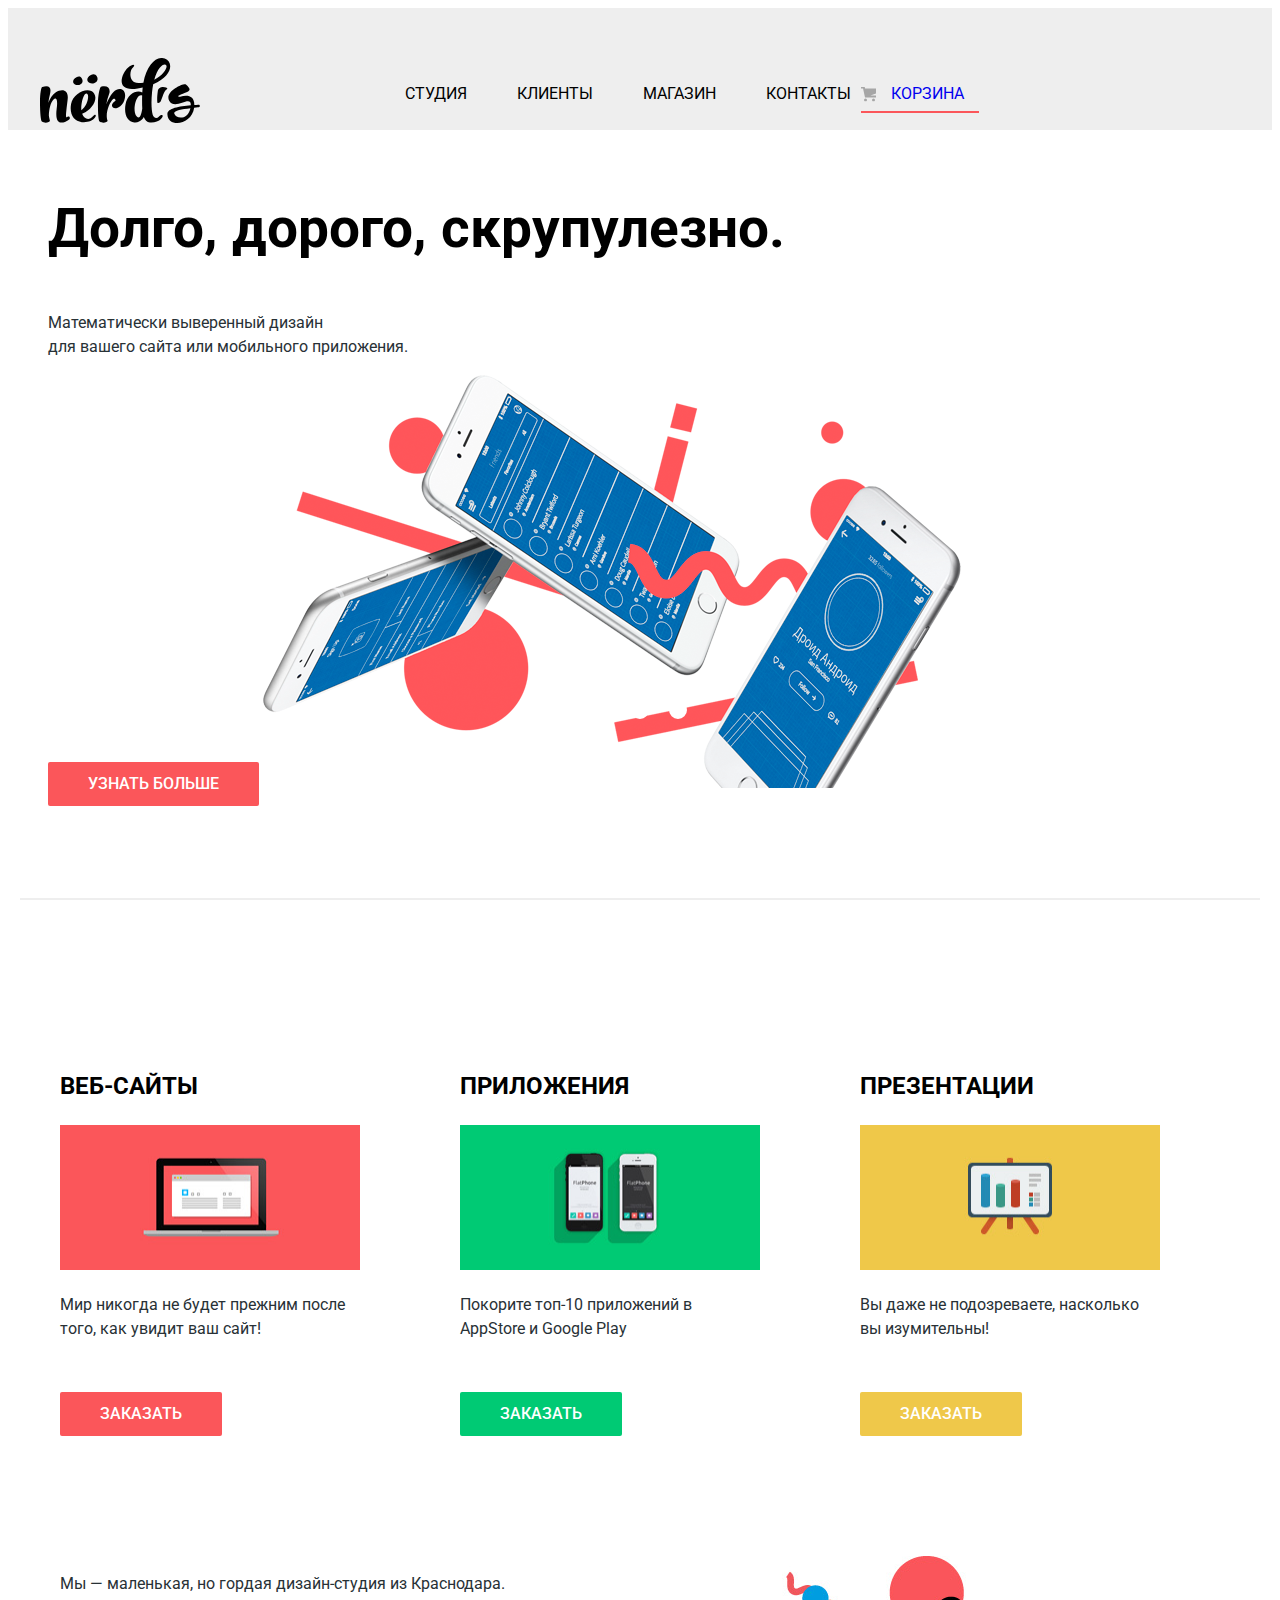
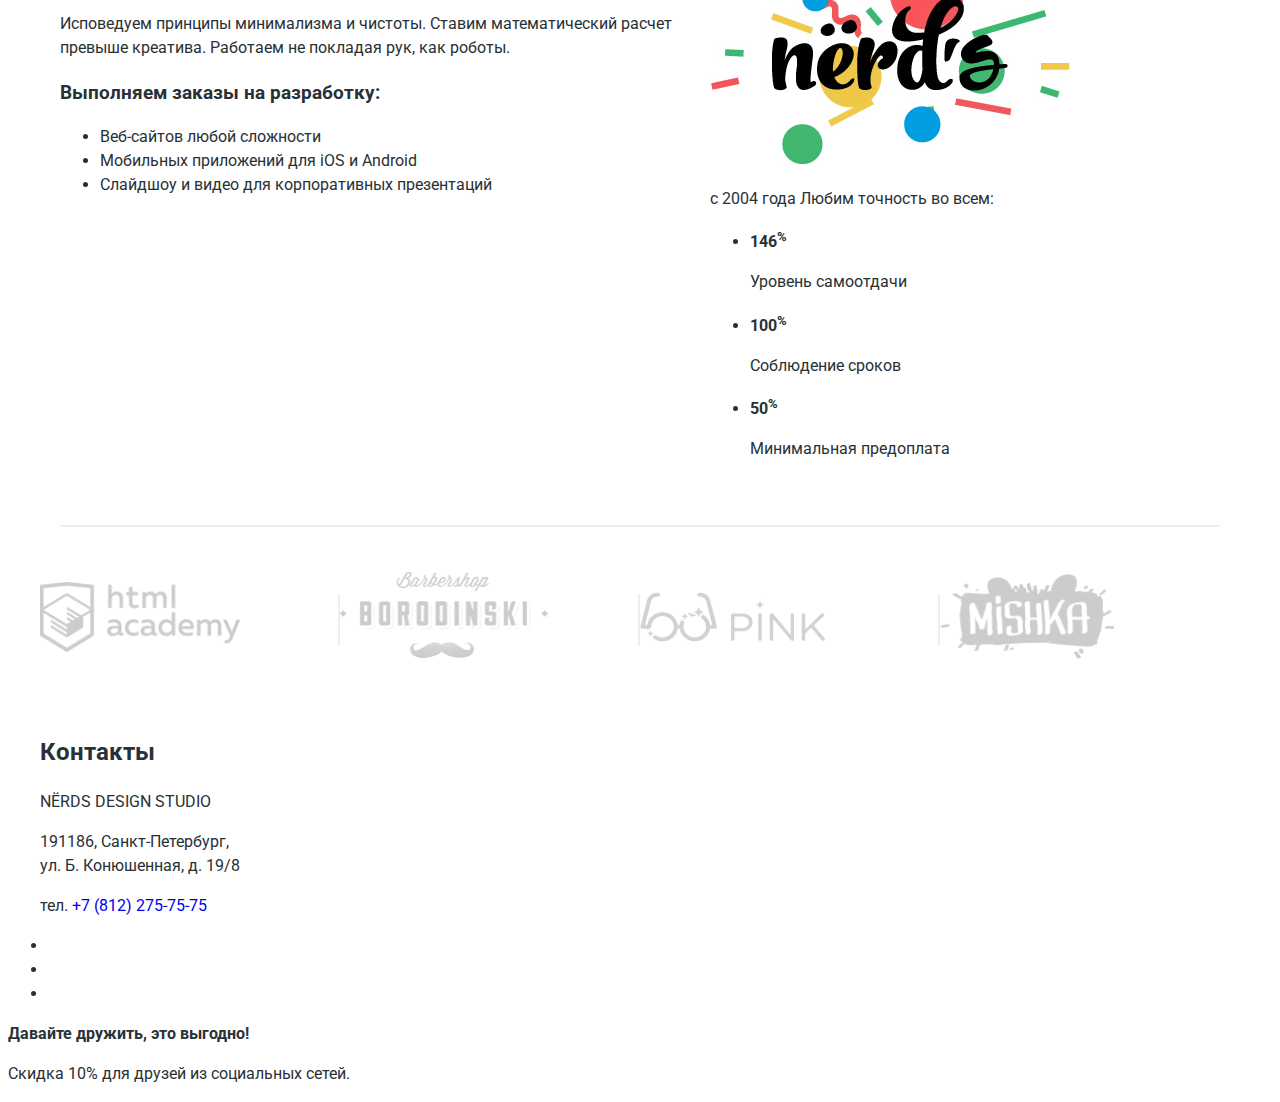
==== index.html @ bd1a52f8 "working on comments" ====
<!DOCTYPE html>
<html lang="ru">
  <head>
    <meta charset="utf-8">
    <title>HTML Academy: Нёрдс</title>
    <link href="css/normalize.css" rel="stylesheet">
    <link href="css/style.css" rel="stylesheet">
    <link href="https://fonts.googleapis.com/css?family=Roboto:400,500,700&display=swap&subset=cyrillic" rel="stylesheet">
  </head>
  <body>
    <header class="header-main">
      <nav class="header-main-nav container-center">
        <a href="#" class="header-logo">
          <img src="img/nerds-logo.svg" width="160" height="65" alt="Nerds">
        </a>
        <ul class="menu">
          <li class="menu-item"><a href="#" class="header-menu-link">Студия</a></li>
          <li class="menu-item"><a href="#" class="header-menu-link">Клиенты</a></li>
          <li class="menu-item"><a href="catalog.html" class="header-menu-link">Магазин</a></li>
          <li class="menu-item"><a href="#" class="header-menu-link">Контакты</a></li>
        </ul>
        <div>
          <a href="#" class="header-cart">Корзина</a>
        </div>
      </nav>
    </header>
    <main>
      <h1 class="visually-hidden">Главная</h1>
      <section class="slider">
        <h2 class="visually-hidden">Кто мы есть</h2>
        <ul class="slider-list">
          <li class="slider-item active">
            <h3 class="slider-item-title">Долго, дорого, скрупулезно.</h3>
            <p class="slider-item-content">Математически выверенный дизайн<br>
            для вашего сайта или мобильного приложения.</p>
            <a href="#" class="btn btn-red">Узнать больше</a>
            <img src="img/slider/slide1.png" alt="Первый слайд">
          </li>
          <li class="slider-item">
            <h3 class="slider-item-title">Любим математику как никто другой</h3>
            <p class="slider-item-content">Никакого креатива, только математические формулы  для расчета иидеальных пропорций.</p>
            <a href="#" class="btn btn-red">Узнать больше</a>
            <img src="img/slider/slide2.png" alt="Второй слайд">
          </li>
          <li class="slider-item">
            <h3 class="slider-item-title">Только ночь, только хардкор</h3>
            <p class="slider-item-content">Работать днем, как все? Мы против этого.<br>
            Ближе к полуночи работа только начинается.</p>
            <a href="#" class="btn btn-red">Узнать больше</a>
            <img src="img/slider/slide3.png" alt="Третий слайд">
          </li>
        </ul>
        <div class="slider-switches">
          <input type="radio" name="switch" id="btn-1" class="slider-switch" checked>
          <label for="btn-1" class="slider-switch-label"></label>
          <input type="radio" name="switch" id="btn-2" class="slider-switch">
          <label for="btn-2" class="slider-switch-label"></label>
          <input type="radio" name="switch" id="btn-3" class="slider-switch">
          <label for="btn-3" class="slider-switch-label"></label>
        </div>
      </section>
      <div class="container-center">
        <section class="advantages">
          <h2 class="visually-hidden">Преимущества</h2>
          <ul class="advantages-list">
            <li class="advantage-item">
              <h3 class="advantage-title">Веб-сайты</h3>
              <img src="img/adv/laptop.png" width="300" height="145" alt="laptop">
              <p class="advantage-content">Мир никогда не будет прежним после того, как увидит ваш сайт!</p>
              <a href="#" class="btn advantage-btn-red">Заказать</a>
            </li>
            <li class="advantage-item">
              <h3 class="advantage-title">Приложения</h3>
              <img src="img/adv/smartphone.png" width="300" height="145" alt="smartphone">
              <p class="advantage-content">Покорите топ-10 приложений в AppStore и Google Play</p>
              <a href="#" class="btn advantage-btn-green">Заказать</a>
            </li>
            <li class="advantage-item">
              <h3 class="advantage-title">Презентации</h3>
              <img src="img/adv/presentation.png" width="300" height="145" alt="presentation">
              <p class="advantage-content">Вы даже не подозреваете, насколько вы изумительны!</p>
              <a href="#" class="btn advantage-btn-yellow">Заказать</a>
            </li>
          </ul>
        </section>
        <section class="studio">
          <h2 class="visually-hidden">О студии</h2>
          <div class="about">
            <p>Мы — маленькая, но гордая дизайн-студия из Краснодара.</p>
            <p>Исповедуем принципы минимализма и чистоты. Ставим математический расчет превыше креатива. Работаем не покладая рук, как роботы.</p>
            <h3>Выполняем заказы на разработку:</h3>
            <ul>
              <li>Веб-сайтов любой сложности</li>
              <li>Мобильных приложений для iOS и Android</li>
              <li>Слайдшоу и видео для корпоративных презентаций</li>
            </ul>
          </div>
          <div class="features">
            <img src="img/studio/nerds-illustration.png" width="360" height="208" alt="Nerds">
            <p class="features-title">с 2004 года Любим точность во всем:</p>
            <ul class="features-list">
              <li class="features-item">
                <b class="features-percent">146<sup>%</sup></b>
                <p class="features-text">Уровень самоотдачи</p>
              </li>
              <li class="features-item">
                <b class="features-percent">100<sup>%</sup></b>
                <p class="features-text">Соблюдение сроков</p>
              </li>
              <li class="features-item">
                <b class="features-percent">50<sup>%</sup></b>
                <p class="features-text">Минимальная предоплата</p>
              </li>
            </ul>
          </div>
        </section>

        <section class="clients">
          <h2 class="visually-hidden">Наши клиенты</h2>
          <ul class="clients-list">
            <li class="clients-item">
              <a href="https://htmlacademy.ru/intensive/htmlcss">
                <img src="img/studio/logo1.png" width="200" height="70" alt="HTML Academy" class="clients-item-logo">
              </a>
            </li>
            <li class="clients-item">
              <a href="#">
                <img src="img/studio/logo2.png" width="210" height="90" alt="Borodinsky" class="clients-item-logo">
              </a>
            </li>
            <li class="clients-item">
              <a href="#">
                <img src="img/studio/logo3.png" width="185" height="50" alt="Pink" class="clients-item-logo">
              </a>
            </li>
            <li class="clients-item">
                <a href="#">
                  <img src="img/studio/logo4.png" width="175" height="85" alt="Mishka" class="clients-item-logo">
                </a>
            </li>
          </ul>
        </section>
        <section class="contacts">
          <h2>Контакты</h2>
          <p>NЁRDS DESIGN STUDIO</p>
          <p>191186, Санкт-Петербург,<br>
          ул. Б. Конюшенная, д. 19/8</p>
          <p>тел. <a href="tel:+78122757575">+7 (812) 275-75-75</a></p>
          <!-- <>КНОПКА НАПИШИТЕ НАМ<> -->
          <!-- Форма -->
          <!-- КАРТА -->
        </section>
      </div>
    </main>
    <footer>
      <section class="social">
        <ul>
          <li><a href="#" class="social social-vk"></a></li>
          <li><a href="#" class="social social-fb"></a></li>
          <li><a href="#" class="social social-ig"></a></li>
        </ul>
      </section>
      <section class="friendship">
        <p><b>Давайте дружить, это выгодно!</b></p>
        <p>Скидка 10% для друзей из социальных сетей.</p>
      </section>
    </footer>

      <section class="popup">
        <form class="feedback-form hidden" action="https://echo.htmlacademy.ru" method="post">
          <button type="button" class="feedback-form-close" name="btn-feedback-close" aria-label="Закрыть форму">
            <img src="img/svg/close-cross.svg" alt="Закрыть">
          </button>
          <b class="feedback-form-title">Напишите нам</b>
          <div class="feedback-form-area">
            <p>
              <label for="username" class="feedback-form-label">Ваше имя</label>
              <input type="text" id="username" class="feedback-form-text" name="username" value="" placeholder="Имя Фамилия" required>
            </p>
            <p>
              <label for="email" class="feedback-form-label">Ваш e-mail</label>
              <input type="email" id="email" class="feedback-form-email" name="email" value="" placeholder="email@example.com" required>
            </p>
            </div>
            <label for="text-letter" class="feedback-form-label">Текст письма</label>
            <textarea id="text-letter" class="feedback-form-textarea" name="name" rows="10" cols="100"></textarea>
            <button type="submit" class="btn btn-red feedback-form-btn-submit" name="btn-feedback-submit">Отправить</button>
        </form>
      </section>

  </body>
</html>
---- css/style.css ----
body {
  padding: 0;
  font-family: "Roboto", "Arial", sans-serif;
  font-size: 16px;
  line-height: 1.5;
  color: #283136;
  background-color: #ffffff;
}

a {
  text-decoration: none;
}

.hidden {
  display: none;
}

.visually-hidden {
  position: absolute;
  width: 1px;
  height: 1px;
  margin: -1px;
  border: 0;
  padding: 0;
  clip: rect(0 0 0 0);
  overflow: hidden;
}

.container-center {
  width: 1200px;
  margin: 0 auto;
}


/*Слайдер*/
.slider {
  position:  relative;
  padding: 0px;
  box-sizing: border-box;
}

.slider-list {
  display: flex;
  list-style: none;
}

.slider-item {
  display: none;
  width: 1200px;
  height: 450px
  box-sizing: border-box;
}

.slider-item.active {
  display: block;
}

.slider-item-title {
  color: #000000;
  font-size: 55px;
  font-weight: bold;
  line-height: 1;
  letter-spacing: normal;
}

.slider input[type="radio"] {
  display: none;
}

.slider-switches {
  position: absolute;
  bottom: 80px;
  right: 50%;
  transform: translateX(50%);
}

.slider-switch-label {
  position: relative;
  display: inline-block;
  margin: 0 8px;
  width: 18px;
  height: 18px;
  box-sizing: border-box;
  border: 5px solid #ffffff;
  border-radius: 50%;
  background-color: #ffffff;
  cursor: pointer;
  transition: background-color 0.2s;
}

.slider-switches:checked + .slider-switch-label::before {
  content: "";
  position: absolute;
  bottom: 50%;
  right: 50%;
  width: 8px;
  height: 8px;
  box-sizing: border-box;
  border: 3px solid #eeeeee;
  border-radius: 50%;
  transform: translateX(50%) translateY(50%);
}

.btn {
  display: inline-block;
  padding: 13px 40px;
  vertical-align: middle;
  font: inherit;
  font-weight: 500;
  color: #000000;
  line-height: 1.13;
  text-align: center;
  text-transform: uppercase;
  background-color: #eeeeee;
  border-style: none;
  cursor: pointer;
  border-radius: 2px;
}

.btn-red {
  color: #ffffff;

  background-color: #fb565a;
}

.btn-red:hover {
  background-color: #e74246;
}

.btn-red:active {
  background-color: #d7373b;
  box-shadow: inset 0px 3px 0 0 rgba(0, 1, 1, 0.1);
  color: rgba(255, 255, 255, 0.3);
}

.advantage-btn-red {
  color: #ffffff;
  background-color: #fb565a;
}

.advantage-btn-red:hover {
  background-color: #e74246;
}

.advantage-btn-red:active {
  background-color: #d7373b;
  box-shadow: inset 0px 3px 0 0 rgba(0, 1, 1, 0.1);
  color: rgba(255, 255, 255, 0.3);
}

.advantage-btn-green {
  color: #ffffff;
  background-color: #00ca74;
}

.advantage-btn-green:hover {
  background-color: #00bc6c;
}

.advantage-btn-green:active {
  background-color: #00aa62;
  box-shadow: inset 0px 3px 0 0 rgba(0, 1, 1, 0.1);
  color: rgba(255, 255, 255, 0.3);
}

.advantage-btn-yellow {
  color: #ffffff;
  background-color: #efc84a;
}

.advantage-btn-yellow:hover {
  background-color: #eab534;
}

.advantage-btn-yellow:active {
  background-color: #e5a722;
  box-shadow: inset 0px 3px 0 0 rgba(0, 1, 1, 0.1);
  color: rgba(255, 255, 255, 0.3);
}
.header-logo:hover {
  opacity: 0.5;
}

.header-logo:active {
  opacity: 0.2;
}

.header-menu-link {
  position: relative;
  color: black;
  text-decoration: none;
}

.header-menu-link:hover {
  color: #fb565a;
}

.header-menu-link:active {
  opacity: 0.3;
}

.header-main {
  width: 100%;
  height: 100%;
  margin: 0;
  padding: 0;
  background-color: #eeeeee;
}

.header-main-nav {
  display: flex;
  padding: 50px 20px 0;
  align-items: center;
  flex-wrap: wrap;
  box-sizing: box;
  text-transform: uppercase;
}

.menu {
  display: flex;
  margin: 0 0 0 180px;
  padding: 0;
  justify-content: center;
  flex-wrap: wrap;
  list-style: none;
}

.menu-item {
  padding: 0 25px;
}

.header-cart {
  position: relative;
  right: 0;
  padding: 10px 15px;
}

.header-cart::before {
  content: "";
  position: absolute;
  top: 50%;
  left: -15px;
  width: 15px;
  height: 15px;
  background: url("../img/svg/cart-icon.svg") no-repeat center;
  transform: translateY(-50%);
}

.header-cart::after {
  content: "";
  position: absolute;
  bottom: 0;
  left: -15px;
  display: block;
  width: calc(100% + 15px);
  height: 2px;
  background-color: #fb565a;
}

.advantages {
  position: relative;
}

.advantages-list {
  display: flex;
  margin: 0;
  padding: 60px 20px 80px 20px;
  flex-wrap: wrap;
  list-style: none;
}

.advantage-item {
  position: relative;
  width: 300px;
  margin-top: 165px;
}

.advantage-item:nth-child(2n),
.advantage-item:last-child {
  margin-left: 100px;
}

.advantage-title {
  color: #000000;
  font-size: 24px;
  font-size: 24px;
  font-weight: bold;
  line-height: 1.25;
  text-transform: uppercase;
}

.advantage-content {
  padding-bottom: 35px;
}

.studio {
  position: relative;
  display: flex;
  flex-wrap: nowrap;
  padding: 40px 20px 50px 20px;
}

.about {
  display: block;
  width: 650px;
}

.about::after {
  content: "";
  position: absolute;
  bottom: 0;
  left: 20px;
  width: calc(100% - 40px);
  height: 2px;
  background-color: #eeeeee;
}

.about

.clients {
  position: relative;
}

.clients::after {
  content: "";
  position: absolute;
  bottom: 0;
  left: 20px;
  width: calc(100% - 40px);
  height: 2px;
  background-color: #eeeeee;
}

.clients-list {
  display: flex;
  margin: 0;
  padding: 45px 0;
  justify-content: space-around;
  align-items: center;
  flex-wrap: wrap;
  list-style: none;
}

.clients-item {
  position: relative;
  flex-basis: 25%;
  flex-grow: 1;
  flex-shrink: 1;
  height: 100%
  text-align: center;
}

.clients-item-logo {
  opacity: 0.2;
}

 .clients-item-logo:hover {
  opacity: 1;
 }

 .clients-item-logo:active {
  opacity: 0.1;
 }

.clients-item:not(:nth-of-type(4n+1))::after {
  content: "";
  position: absolute;
  bottom: 50%;
  left: -2px;
  width: 2px;
  height: 52px;
  border-left: 2px solid #eeeeee;
  transform: translateY(50%);
}

.filters {
  width: 300px;
  padding: 20px;
}

.filters-title {
  font-size: 18px;
  font-weight: bold;
  text-transform: uppercase;
  color: #000000;

}

.filter-grids,
.filter-features {
  margin: 0;
  padding: 0;
  border-style: none;
}

.templates {
  width: 800px;
  margin-left: auto;
  padding: 20px;
  box-sizing: border-box;
}

.templates-list {
  display: flex;
  width: 100%;
  margin: 0;
  padding: 0;
  justify-content: flex-start;
  flex-wrap: wrap;
  list-style: none;
}

.templates-item {
  padding-top: 0;
  width: 360px;
  padding-bottom: 75px;
  margin-top: 80px;
}

.sort {
  display: flex;
  justify-content: space-between;
  align-items: center;
  text-transform: uppercase;
}

.feedback-form {
  position: absolute;
  top: -55px;
  width: 960px;
  height: 590px;
  margin: 0 auto;
  padding: 80px 100px;
  box-sizing: border-box;
  background-color: #ffffff;
  box-shadow: 0px 20px 40px 0 rgba(0, 1, 1, 0.75);
}

.feedback-form-title {
  display: block;
  font-size: 45px
  font-weight: bold;
  color: #000000;
}

.feedback-form-area {
  display: flex;
}

.feedback-form-label {
  display: block;
  padding-bottom: 12px;
  color: #000000;
  font-weight: bold;
}

.feedback-form-text {
  margin: 40px;
}

.feedback-form-text,
.feedback-form-email {
  width: 360px;
  height: 50px;
  box-sizing: border-box;
  padding-left: 15px;
  vertical-align: middle;
  color: #444444;
  border: 2px solid #d7dcde;
}

.feedback-form-textarea {
  box-sizing: border-box;
  border: 2px solid #d7dcde;
  width: 760px;
  height: 120px;
  margin-bottom: 47px;
}

.feedback-form-text:active,
.feedback-form-email:active,
.feedback-form-textarea:active {
  outline: none;
  border: 2px solid #b4b9bb;
  background-color: #ffffff;
}

.feedback-form-text:hover,
.feedback-form-email:hover,
.feedback-form-textarea:hover {
  outline: none;
  border: 2px solid #b4b9bb;
}

.feedback-form-text:focus,
.feedback-form-email:focus,
.feedback-form-textarea:focus {
  outline: none;
  border: 2px solid #000000;
}

.feedback-form-text:invalid,
.feedback-form-email:invalid,
.feedback-form-textarea:invalid {
  outline: none;
  border: 2px solid #e74246;
  background-color: #ffffff;
}

.feedback-form-btn-submit {
  width: 260px;
}

.feedback-form-close {
  position: absolute;
  top: 75px;
  right: 90px;
  width: 25px;
  height: 25px;
  text-align: center;
  vertical-align: middle;
  background-color: #ffffff;
  border-style: none;
  opacity: 0.5;
}

.feedback-form-close:hover {
  opacity: 1;
}
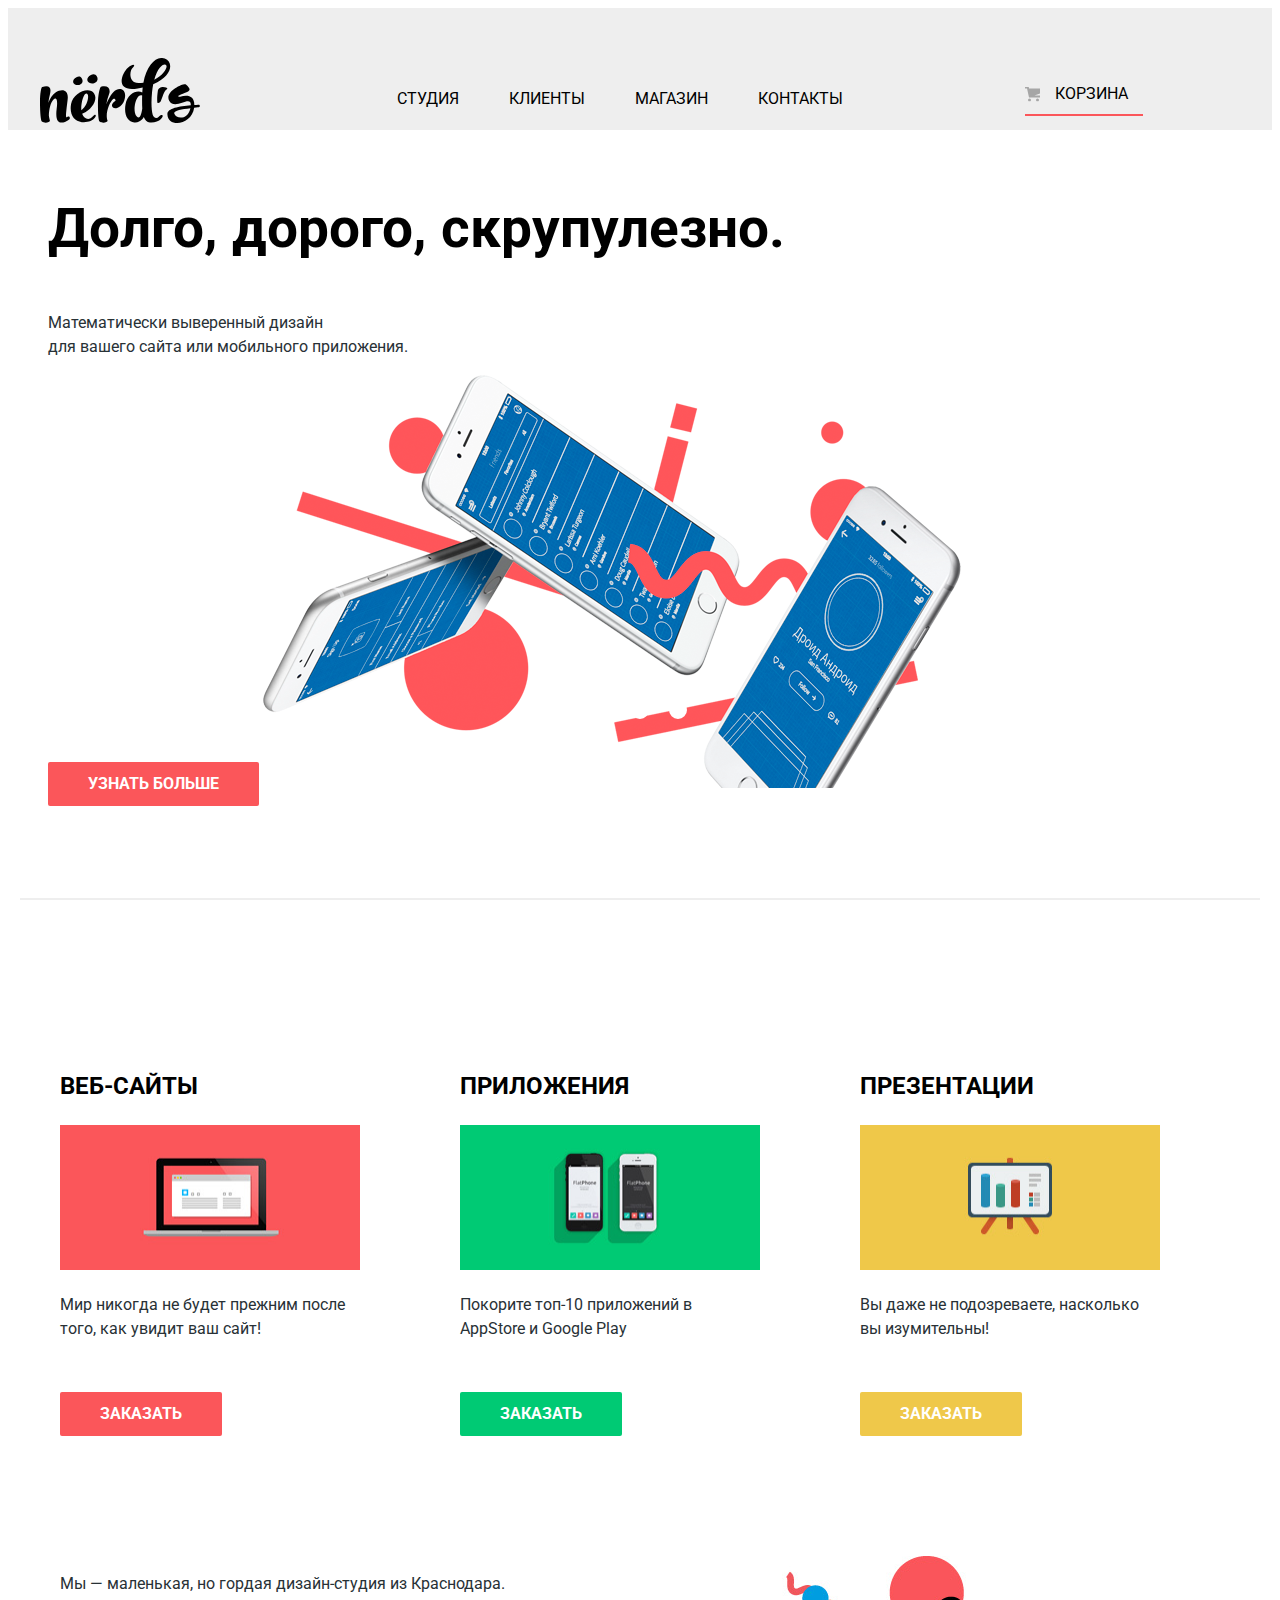
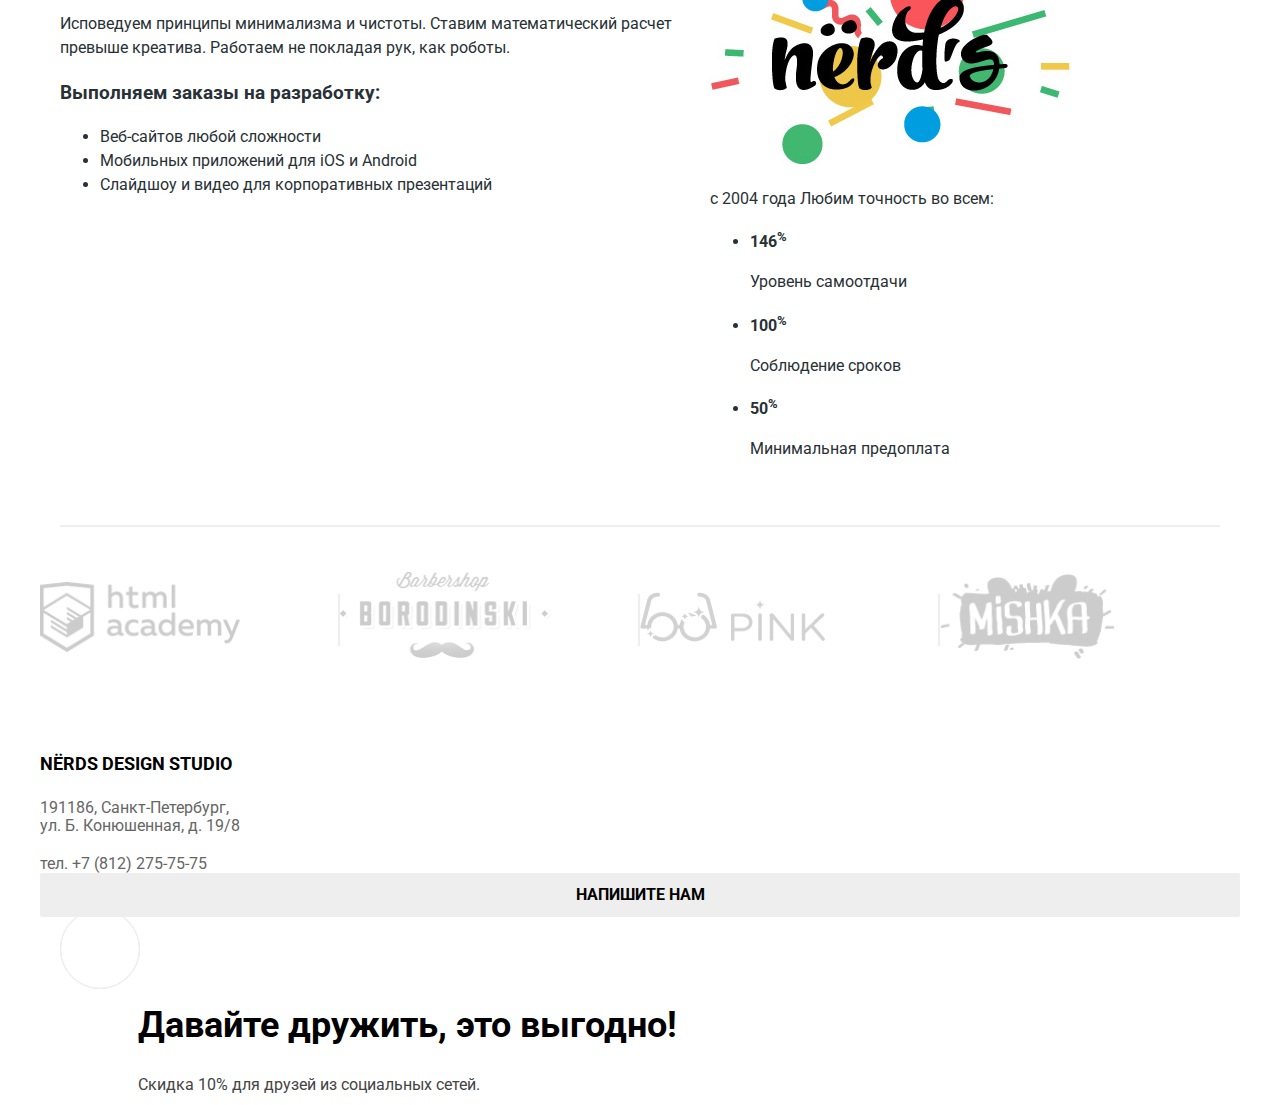
==== commit ec078ada: "working on comments part 2, resolve all comments" ====
--- a/index.html
+++ b/index.html
@@ -19,9 +19,7 @@
           <li class="menu-item"><a href="catalog.html" class="header-menu-link">Магазин</a></li>
           <li class="menu-item"><a href="#" class="header-menu-link">Контакты</a></li>
         </ul>
-        <div>
-          <a href="#" class="header-cart">Корзина</a>
-        </div>
+        <a href="#" class="header-menu-link header-cart">Корзина</a>
       </nav>
     </header>
     <main>
@@ -33,20 +31,20 @@
             <h3 class="slider-item-title">Долго, дорого, скрупулезно.</h3>
             <p class="slider-item-content">Математически выверенный дизайн<br>
             для вашего сайта или мобильного приложения.</p>
-            <a href="#" class="btn btn-red">Узнать больше</a>
+            <a href="#" class="btn btn-red slider-item-btn">Узнать больше</a>
             <img src="img/slider/slide1.png" alt="Первый слайд">
           </li>
           <li class="slider-item">
             <h3 class="slider-item-title">Любим математику как никто другой</h3>
             <p class="slider-item-content">Никакого креатива, только математические формулы  для расчета иидеальных пропорций.</p>
-            <a href="#" class="btn btn-red">Узнать больше</a>
+            <a href="#" class="btn btn-red slider-item-btn">Узнать больше</a>
             <img src="img/slider/slide2.png" alt="Второй слайд">
           </li>
           <li class="slider-item">
             <h3 class="slider-item-title">Только ночь, только хардкор</h3>
             <p class="slider-item-content">Работать днем, как все? Мы против этого.<br>
             Ближе к полуночи работа только начинается.</p>
-            <a href="#" class="btn btn-red">Узнать больше</a>
+            <a href="#" class="btn btn-red slider-item-btn">Узнать больше</a>
             <img src="img/slider/slide3.png" alt="Третий слайд">
           </li>
         </ul>
@@ -67,26 +65,26 @@
               <h3 class="advantage-title">Веб-сайты</h3>
               <img src="img/adv/laptop.png" width="300" height="145" alt="laptop">
               <p class="advantage-content">Мир никогда не будет прежним после того, как увидит ваш сайт!</p>
-              <a href="#" class="btn advantage-btn-red">Заказать</a>
+              <a href="#" class="btn btn-red">Заказать</a>
             </li>
             <li class="advantage-item">
               <h3 class="advantage-title">Приложения</h3>
               <img src="img/adv/smartphone.png" width="300" height="145" alt="smartphone">
               <p class="advantage-content">Покорите топ-10 приложений в AppStore и Google Play</p>
-              <a href="#" class="btn advantage-btn-green">Заказать</a>
+              <a href="#" class="btn btn-green">Заказать</a>
             </li>
             <li class="advantage-item">
               <h3 class="advantage-title">Презентации</h3>
               <img src="img/adv/presentation.png" width="300" height="145" alt="presentation">
               <p class="advantage-content">Вы даже не подозреваете, насколько вы изумительны!</p>
-              <a href="#" class="btn advantage-btn-yellow">Заказать</a>
+              <a href="#" class="btn btn-yellow">Заказать</a>
             </li>
           </ul>
         </section>
         <section class="studio">
           <h2 class="visually-hidden">О студии</h2>
           <div class="about">
-            <p>Мы — маленькая, но гордая дизайн-студия из Краснодара.</p>
+            <p><stong>Мы — маленькая, но гордая дизайн-студия из Краснодара.</stong></p>
             <p>Исповедуем принципы минимализма и чистоты. Ставим математический расчет превыше креатива. Работаем не покладая рук, как роботы.</p>
             <h3>Выполняем заказы на разработку:</h3>
             <ul>
@@ -119,45 +117,58 @@
           <h2 class="visually-hidden">Наши клиенты</h2>
           <ul class="clients-list">
             <li class="clients-item">
-              <a href="https://htmlacademy.ru/intensive/htmlcss">
+              <a href="https://htmlacademy.ru/intensive/htmlcss" class="clients-item-link">
                 <img src="img/studio/logo1.png" width="200" height="70" alt="HTML Academy" class="clients-item-logo">
               </a>
             </li>
             <li class="clients-item">
-              <a href="#">
+              <a href="#" class="clients-item-link">
                 <img src="img/studio/logo2.png" width="210" height="90" alt="Borodinsky" class="clients-item-logo">
               </a>
             </li>
             <li class="clients-item">
-              <a href="#">
+              <a href="#" class="clients-item-link">
                 <img src="img/studio/logo3.png" width="185" height="50" alt="Pink" class="clients-item-logo">
               </a>
             </li>
             <li class="clients-item">
-                <a href="#">
-                  <img src="img/studio/logo4.png" width="175" height="85" alt="Mishka" class="clients-item-logo">
-                </a>
+              <a href="#" class="clients-item-link">
+                <img src="img/studio/logo4.png" width="175" height="85" alt="Mishka" class="clients-item-logo">
+              </a>
             </li>
           </ul>
         </section>
-        <section class="contacts">
-          <h2>Контакты</h2>
-          <p>NЁRDS DESIGN STUDIO</p>
-          <p>191186, Санкт-Петербург,<br>
+        <section class="contacts container-center">
+          <h2 class="visually-hidden">Контакты</h2>
+          <p class="contacts-title">NЁRDS DESIGN STUDIO</p>
+          <p class="contacts-address">191186, Санкт-Петербург,<br>
           ул. Б. Конюшенная, д. 19/8</p>
-          <p>тел. <a href="tel:+78122757575">+7 (812) 275-75-75</a></p>
-          <!-- <>КНОПКА НАПИШИТЕ НАМ<> -->
+          <p class="contacts-tel">тел. <a href="tel:+78122757575">+7 (812) 275-75-75</a></p>
+          <button type="button" class="btn btn-contacts">Напишите нам</button>
           <!-- Форма -->
           <!-- КАРТА -->
         </section>
       </div>
     </main>
     <footer>
-      <section class="social">
-        <ul>
-          <li><a href="#" class="social social-vk"></a></li>
-          <li><a href="#" class="social social-fb"></a></li>
-          <li><a href="#" class="social social-ig"></a></li>
+      <section class="social container-center">
+        <h2 class="visually-hidden">Контакты в соцсетях</h2>
+        <ul class="social-list">
+          <li>
+            <a href="#" class="social-item social-vk">
+              <span class="visually-hidden">вконтакте</span>
+            </a>
+          </li>
+          <li>
+            <a href="#" class="social-item social-fb">
+              <span class="visually-hidden">фейсбук</span>
+            </a>
+          </li>
+          <li>
+            <a href="#" class="social-item social-ig">
+              <span class="visually-hidden">инстаграмм</span>
+            </a>
+          </li>
         </ul>
       </section>
       <section class="friendship">
--- a/css/style.css
+++ b/css/style.css
@@ -22,6 +22,8 @@
   margin: -1px;
   border: 0;
   padding: 0;
+  white-space: nowrap;
+  clip-path: inset(100%);
   clip: rect(0 0 0 0);
   overflow: hidden;
 }
@@ -31,8 +33,8 @@
   margin: 0 auto;
 }
 
-
 /*Слайдер*/
+
 .slider {
   position:  relative;
   padding: 0px;
@@ -101,12 +103,14 @@
   transform: translateX(50%) translateY(50%);
 }
 
+/*Кнопки*/
+
 .btn {
   display: inline-block;
   padding: 13px 40px;
   vertical-align: middle;
   font: inherit;
-  font-weight: 500;
+  font-weight: bold;
   color: #000000;
   line-height: 1.13;
   text-align: center;
@@ -117,9 +121,12 @@
   border-radius: 2px;
 }
 
+.btn:active {
+  color: rgba(255, 255, 255, 0.3);
+}
+
 .btn-red {
   color: #ffffff;
-
   background-color: #fb565a;
 }
 
@@ -130,53 +137,42 @@
 .btn-red:active {
   background-color: #d7373b;
   box-shadow: inset 0px 3px 0 0 rgba(0, 1, 1, 0.1);
-  color: rgba(255, 255, 255, 0.3);
-}
-
-.advantage-btn-red {
-  color: #ffffff;
-  background-color: #fb565a;
-}
-
-.advantage-btn-red:hover {
-  background-color: #e74246;
-}
-
-.advantage-btn-red:active {
-  background-color: #d7373b;
-  box-shadow: inset 0px 3px 0 0 rgba(0, 1, 1, 0.1);
-  color: rgba(255, 255, 255, 0.3);
-}
-
-.advantage-btn-green {
+}
+
+.btn-green {
   color: #ffffff;
   background-color: #00ca74;
 }
 
-.advantage-btn-green:hover {
+.btn-green:hover {
   background-color: #00bc6c;
 }
 
-.advantage-btn-green:active {
+.btn-green:active {
   background-color: #00aa62;
   box-shadow: inset 0px 3px 0 0 rgba(0, 1, 1, 0.1);
-  color: rgba(255, 255, 255, 0.3);
-}
-
-.advantage-btn-yellow {
+}
+
+.btn-yellow {
   color: #ffffff;
   background-color: #efc84a;
 }
 
-.advantage-btn-yellow:hover {
+.btn-yellow:hover {
   background-color: #eab534;
 }
 
-.advantage-btn-yellow:active {
+.btn-yellow:active {
   background-color: #e5a722;
   box-shadow: inset 0px 3px 0 0 rgba(0, 1, 1, 0.1);
-  color: rgba(255, 255, 255, 0.3);
-}
+}
+
+.btn-contacts {
+    width: 100%;
+}
+
+/*Хэдер*/
+
 .header-logo:hover {
   opacity: 0.5;
 }
@@ -187,7 +183,7 @@
 
 .header-menu-link {
   position: relative;
-  color: black;
+  color: #000000;
   text-decoration: none;
 }
 
@@ -197,6 +193,14 @@
 
 .header-menu-link:active {
   opacity: 0.3;
+}
+
+.header-menu-link-active::after {
+  content: "";
+  position: absolute;
+  display: inline-block;
+  width: 100%;
+  height: 2px;
 }
 
 .header-main {
@@ -218,16 +222,29 @@
 
 .menu {
   display: flex;
-  margin: 0 0 0 180px;
-  padding: 0;
+  width: 800px;
+  margin: 0;
+  padding: 10px 20px 0;
   justify-content: center;
   flex-wrap: wrap;
   list-style: none;
+  align-items: center;
+  align-content: center;
 }
 
 .menu-item {
+  margin: 0;
   padding: 0 25px;
 }
+
+.menu-item:nth-child(odd) {
+  text-align: left;
+}
+
+.menu-item:nth-child(even) {
+  text-align: right;
+}
+
 
 .header-cart {
   position: relative;
@@ -527,3 +544,109 @@
 .feedback-form-close:hover {
   opacity: 1;
 }
+
+/*Контакты*/
+
+.contacts {
+
+}
+
+.contacts-title {
+  margin-top: 35px;
+  font-size: 18px;
+  font-weight: bold;
+  color: #000000;
+  line-height: 30px;
+}
+
+.contacts-address,
+.contacts-tel {
+  color: #666666;
+  line-height: 18px;
+  margin: 20px 0 0 0;
+}
+
+.contacts-tel a {
+  color: #666666;
+  text-decoration: none;
+}
+
+/*Карта*/
+
+/*Соцсети*/
+
+.social {
+  display: flex;
+  align-items: center;
+}
+
+.social-list {
+  display: flex;
+  justify-content: space-around;
+  align-items: center;
+  margin: 0 0 0 20px;
+  padding: 0;
+  height: 80px;
+  list-style: none;
+}
+
+.social-item {
+  position: relative;
+}
+
+.social-item:hover::before {
+  background-color: #e74246;
+  border-color: #e74246;
+}
+
+.social-item:active::before {
+  box-shadow: 0px 3px 0 0 rgba(0, 1, 1, 0.1) inset;
+  background-color: #d7373b;
+  border-color: #d7373b;
+}
+
+.social-item::before {
+  content: "";
+  position: absolute;
+  bottom: -32px;
+  left: 0;
+  width: 78px;
+  height: 78px;
+  border: 1px solid #eeeeee;
+  border-radius: 50%;
+}
+
+.social-vk::before {
+  background: url("../img/svg/vk-icon.svg") center no-repeat;
+}
+
+.social-fb::before {
+  background: url("../img/svg/fb-icon.svg") center no-repeat;
+}
+
+.social-ig::before {
+  background: url("../img/svg/insta-icon.svg") center no-repeat;
+}
+
+.friendship b {
+  display: block;
+  padding-bottom: 20px;
+  font-size: 36px;
+  font-weight: bold;
+  line-height: 16px;
+  color: #000000;
+}
+
+.friendship p {
+  margin: 0;
+  padding-top: 20px;
+  padding-left: 130px;
+  color: #444444;
+}
+
+/*Футер*/
+
+
+
+
+.footer
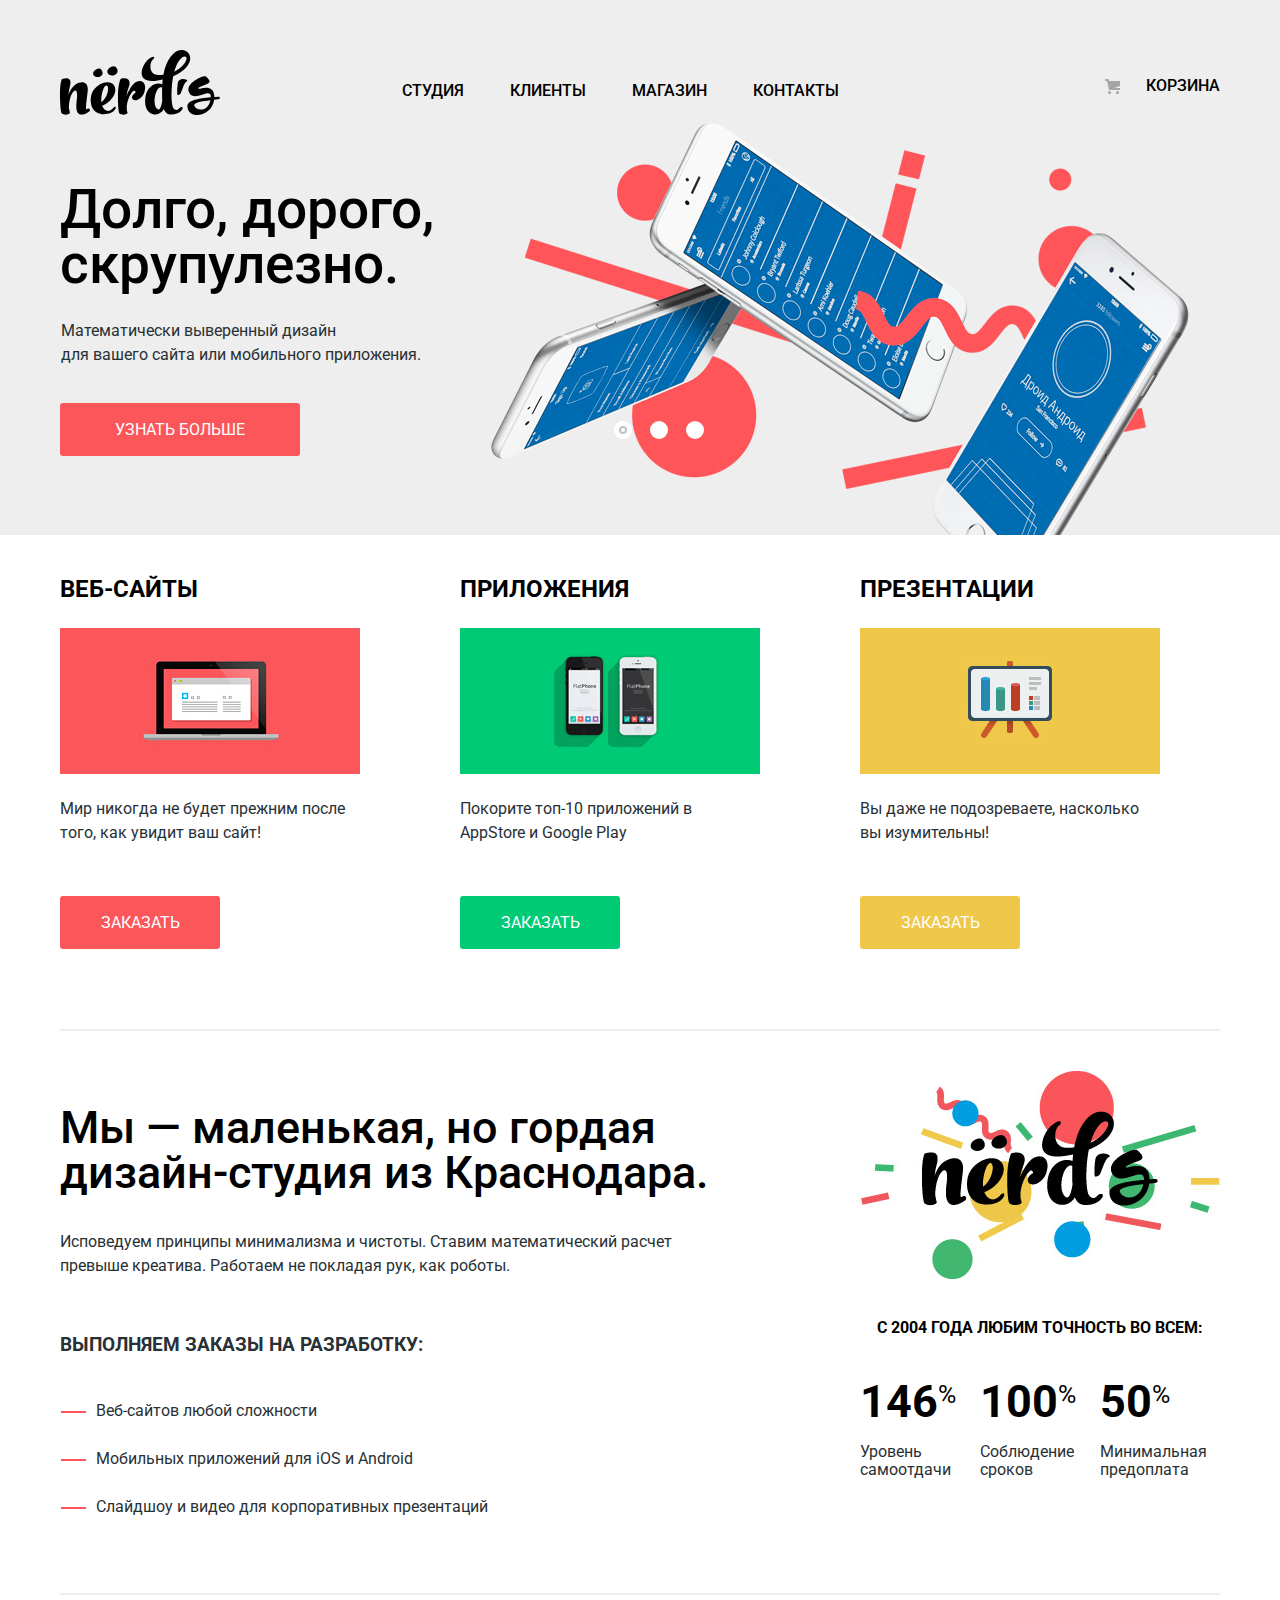
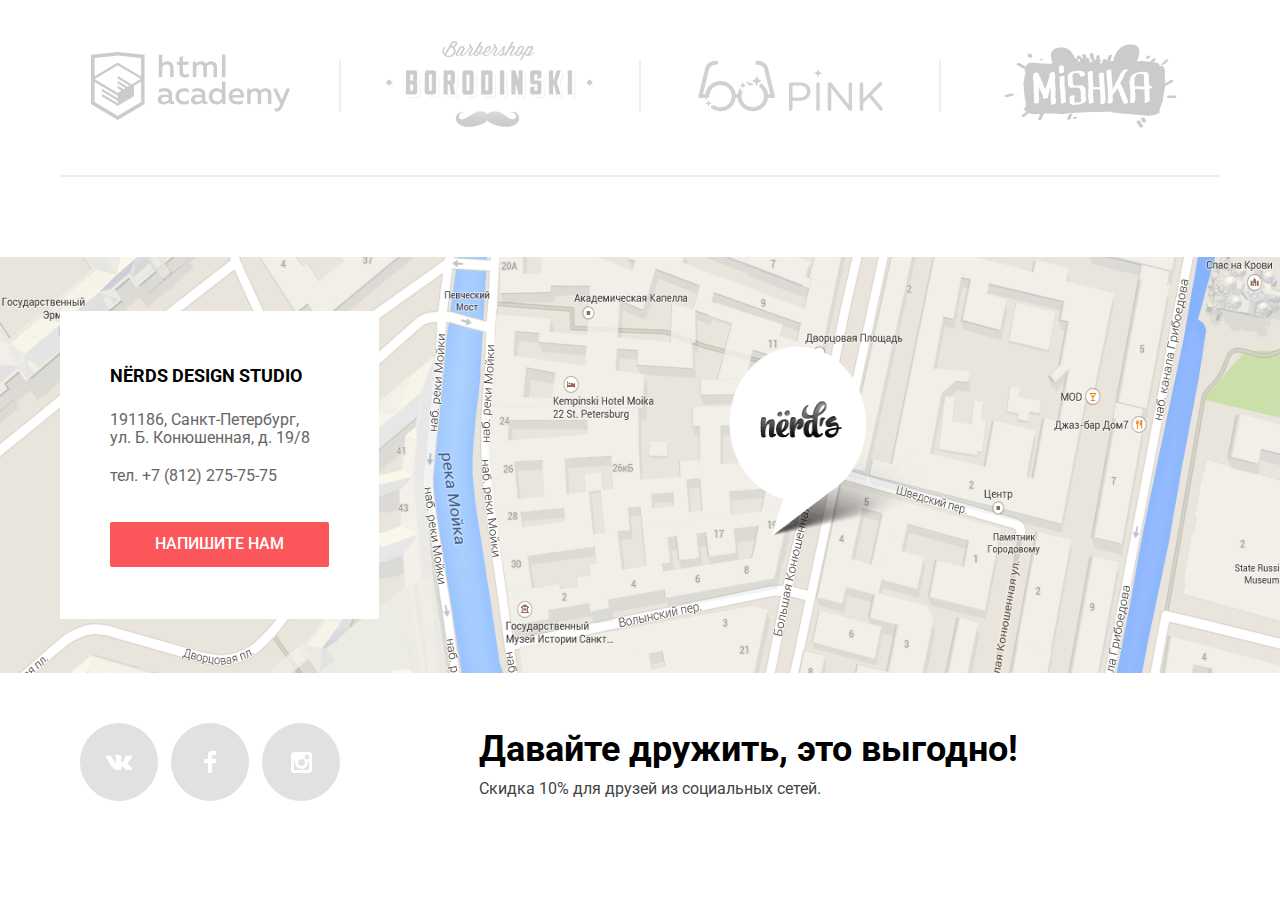
==== commit b646bf18: "First attempt" ====
--- a/index.html
+++ b/index.html
@@ -10,14 +10,14 @@
   <body>
     <header class="header-main">
       <nav class="header-main-nav container-center">
-        <a href="#" class="header-logo">
+        <a href="index.html" class="header-logo">
           <img src="img/nerds-logo.svg" width="160" height="65" alt="Nerds">
         </a>
         <ul class="menu">
-          <li class="menu-item"><a href="#" class="header-menu-link">Студия</a></li>
-          <li class="menu-item"><a href="#" class="header-menu-link">Клиенты</a></li>
+          <li class="menu-item"><a href="#about" class="header-menu-link">Студия</a></li>
+          <li class="menu-item"><a href="#clients" class="header-menu-link">Клиенты</a></li>
           <li class="menu-item"><a href="catalog.html" class="header-menu-link">Магазин</a></li>
-          <li class="menu-item"><a href="#" class="header-menu-link">Контакты</a></li>
+          <li class="menu-item"><a href="#contacts" class="header-menu-link">Контакты</a></li>
         </ul>
         <a href="#" class="header-menu-link header-cart">Корзина</a>
       </nav>
@@ -26,36 +26,36 @@
       <h1 class="visually-hidden">Главная</h1>
       <section class="slider">
         <h2 class="visually-hidden">Кто мы есть</h2>
+        <input type="radio" name="switch" id="slider-1" class="slider-1 visually-hidden" aria-label="Переключатель слайда 1" checked>
+        <input type="radio" name="switch" id="slider-2" class="slider-2 visually-hidden" aria-label="Переключатель слайда 2">
+        <input type="radio" name="switch" id="slider-3" class="slider-3 visually-hidden" aria-label="Переключатель слайда 3">
+        <div class="slider-switches">
+          <label for="slider-1"><span class="slider-switch-label"></span></label>
+          <label for="slider-2"><span class="slider-switch-label"></span></label>
+          <label for="slider-3"><span class="slider-switch-label"></span></label>
+        </div>
         <ul class="slider-list">
-          <li class="slider-item active">
-            <h3 class="slider-item-title">Долго, дорого, скрупулезно.</h3>
-            <p class="slider-item-content">Математически выверенный дизайн<br>
+          <li id="slider-item-1">
+            <h3 class="slider-item-title">Долго, дорого,<br>скрупулезно.</h3>
+            <p class="slider-item-content">Математически выверенный дизайн <br>
             для вашего сайта или мобильного приложения.</p>
-            <a href="#" class="btn btn-red slider-item-btn">Узнать больше</a>
-            <img src="img/slider/slide1.png" alt="Первый слайд">
-          </li>
-          <li class="slider-item">
+            <a href="#" class="btn-red slider-item-btn">Узнать больше</a>
+            <!-- <img src="img/slider/slide1.png" alt="Первый слайд"> -->
+          </li>
+          <li id="slider-item-2">
             <h3 class="slider-item-title">Любим математику как никто другой</h3>
-            <p class="slider-item-content">Никакого креатива, только математические формулы  для расчета иидеальных пропорций.</p>
-            <a href="#" class="btn btn-red slider-item-btn">Узнать больше</a>
-            <img src="img/slider/slide2.png" alt="Второй слайд">
-          </li>
-          <li class="slider-item">
-            <h3 class="slider-item-title">Только ночь, только хардкор</h3>
+            <p class="slider-item-content">Никакого креатива, только математические формулы для расчета идеальных пропорций.</p>
+            <a href="#" class="btn-red slider-item-btn">Узнать больше</a>
+            <!-- <img src="img/slider/slide2.png" alt="Второй слайд"> -->
+          </li>
+          <li id="slider-item-3">
+            <h3 class="slider-item-title">Только ночь,<br>только хардкор</h3>
             <p class="slider-item-content">Работать днем, как все? Мы против этого.<br>
             Ближе к полуночи работа только начинается.</p>
-            <a href="#" class="btn btn-red slider-item-btn">Узнать больше</a>
-            <img src="img/slider/slide3.png" alt="Третий слайд">
+            <a href="#" class="btn-red slider-item-btn">Узнать больше</a>
+            <!-- <img src="img/slider/slide3.png" alt="Третий слайд"> -->
           </li>
         </ul>
-        <div class="slider-switches">
-          <input type="radio" name="switch" id="btn-1" class="slider-switch" checked>
-          <label for="btn-1" class="slider-switch-label"></label>
-          <input type="radio" name="switch" id="btn-2" class="slider-switch">
-          <label for="btn-2" class="slider-switch-label"></label>
-          <input type="radio" name="switch" id="btn-3" class="slider-switch">
-          <label for="btn-3" class="slider-switch-label"></label>
-        </div>
       </section>
       <div class="container-center">
         <section class="advantages">
@@ -63,28 +63,28 @@
           <ul class="advantages-list">
             <li class="advantage-item">
               <h3 class="advantage-title">Веб-сайты</h3>
-              <img src="img/adv/laptop.png" width="300" height="145" alt="laptop">
+              <img src="img/adv/laptop.png" width="300" height="146" alt="laptop">
               <p class="advantage-content">Мир никогда не будет прежним после того, как увидит ваш сайт!</p>
-              <a href="#" class="btn btn-red">Заказать</a>
+              <a href="#" class="btn-red btn-adv">Заказать</a>
             </li>
             <li class="advantage-item">
               <h3 class="advantage-title">Приложения</h3>
-              <img src="img/adv/smartphone.png" width="300" height="145" alt="smartphone">
+              <img src="img/adv/smartphone.png" width="300" height="146" alt="smartphone">
               <p class="advantage-content">Покорите топ-10 приложений в AppStore и Google Play</p>
-              <a href="#" class="btn btn-green">Заказать</a>
+              <a href="#" class="btn-green btn-adv">Заказать</a>
             </li>
             <li class="advantage-item">
               <h3 class="advantage-title">Презентации</h3>
-              <img src="img/adv/presentation.png" width="300" height="145" alt="presentation">
+              <img src="img/adv/presentation.png" width="300" height="146" alt="presentation">
               <p class="advantage-content">Вы даже не подозреваете, насколько вы изумительны!</p>
-              <a href="#" class="btn btn-yellow">Заказать</a>
+              <a href="#" class="btn-yellow btn-adv">Заказать</a>
             </li>
           </ul>
         </section>
         <section class="studio">
           <h2 class="visually-hidden">О студии</h2>
           <div class="about">
-            <p><stong>Мы — маленькая, но гордая дизайн-студия из Краснодара.</stong></p>
+            <p><b>Мы — маленькая, но гордая дизайн-студия из Краснодара.</b></p>
             <p>Исповедуем принципы минимализма и чистоты. Ставим математический расчет превыше креатива. Работаем не покладая рук, как роботы.</p>
             <h3>Выполняем заказы на разработку:</h3>
             <ul>
@@ -95,7 +95,7 @@
           </div>
           <div class="features">
             <img src="img/studio/nerds-illustration.png" width="360" height="208" alt="Nerds">
-            <p class="features-title">с 2004 года Любим точность во всем:</p>
+            <p class="features-title"><b>с 2004 года Любим точность во всем:</b></p>
             <ul class="features-list">
               <li class="features-item">
                 <b class="features-percent">146<sup>%</sup></b>
@@ -118,86 +118,91 @@
           <ul class="clients-list">
             <li class="clients-item">
               <a href="https://htmlacademy.ru/intensive/htmlcss" class="clients-item-link">
-                <img src="img/studio/logo1.png" width="200" height="70" alt="HTML Academy" class="clients-item-logo">
+                <img src="img/studio/logo1.png" width="199" height="68" alt="HTML Academy" class="clients-item-logo">
               </a>
             </li>
             <li class="clients-item">
               <a href="#" class="clients-item-link">
-                <img src="img/studio/logo2.png" width="210" height="90" alt="Borodinsky" class="clients-item-logo">
+                <img src="img/studio/logo2.png" width="209" height="90" alt="Borodinsky" class="clients-item-logo">
               </a>
             </li>
             <li class="clients-item">
               <a href="#" class="clients-item-link">
-                <img src="img/studio/logo3.png" width="185" height="50" alt="Pink" class="clients-item-logo">
+                <img src="img/studio/logo3.png" width="185" height="52" alt="Pink" class="clients-item-logo">
               </a>
             </li>
             <li class="clients-item">
               <a href="#" class="clients-item-link">
-                <img src="img/studio/logo4.png" width="175" height="85" alt="Mishka" class="clients-item-logo">
+                <img src="img/studio/logo4.png" width="173" height="84" alt="Mishka" class="clients-item-logo">
               </a>
             </li>
           </ul>
-        </section>
-        <section class="contacts container-center">
-          <h2 class="visually-hidden">Контакты</h2>
-          <p class="contacts-title">NЁRDS DESIGN STUDIO</p>
-          <p class="contacts-address">191186, Санкт-Петербург,<br>
-          ул. Б. Конюшенная, д. 19/8</p>
-          <p class="contacts-tel">тел. <a href="tel:+78122757575">+7 (812) 275-75-75</a></p>
-          <button type="button" class="btn btn-contacts">Напишите нам</button>
-          <!-- Форма -->
-          <!-- КАРТА -->
         </section>
       </div>
     </main>
+
     <footer>
+      <section class="contacts">
+        <h2 class="visually-hidden">Контакты</h2>
+        <div class="map">
+            <img src="img/map/map.png" width="1440" height="416" alt="Адрес компании Нердс: г. Санкт-Петербург, ул. Б. Конюшенная, д. 19/8">
+        </div>
+        <iframe src="https://www.google.com/maps/embed?pb=!1m18!1m12!1m3!1d1998.6037872533277!2d30.320858716096975!3d59.93871648187614!2m3!1f0!2f0!3f0!3m2!1i1024!2i768!4f13.1!3m3!1m2!1s0x4696310fca145cc1%3A0x42b32648d8238007!2z0JHQvtC70YzRiNCw0Y8g0JrQvtC90Y7RiNC10L3QvdCw0Y8g0YPQuy4sIDE5LzgsINCh0LDQvdC60YIt0J_QtdGC0LXRgNCx0YPRgNCzLCDQoNC-0YHRgdC40Y8sIDE5MTE4Ng!5e0!3m2!1sru!2sch!4v1583779405024!5m2!1sru!2sch" height="416" style="border:0;" allowfullscreen="" title="Санкт-Петербург, ул. Б. Конюшенная, д. 19/8"></iframe>
+        <div class="container-center">
+          <div class="address">
+            <p class="contacts-title">NЁRDS DESIGN STUDIO</p>
+            <p class="contacts-address">191186, Санкт-Петербург,<br>
+              ул. Б. Конюшенная, д. 19/8</p>
+            <p class="contacts-tel">тел. <a href="tel:+78122757575">+7 (812) 275-75-75</a></p>
+            <a href="feedback.html" class="btn btn-contacts">Напишите нам</a>
+
+            <form class="feedback-form" id="feedback-form" action="https://echo.htmlacademy.ru" method="post">
+            <button type="button" class="feedback-form-close" name="btn-feedback-close" aria-label="Закрыть форму">
+              <img src="img/svg/close-cross.svg" alt="Закрыть">
+            </button>
+            <b class="feedback-form-title">Напишите нам</b>
+            <div class="feedback-form-area">
+              <p>
+                <label for="username" class="feedback-form-label">Ваше имя</label>
+                <input type="text" id="username" class="feedback-form-text" name="username" value="" placeholder="Имя Фамилия" required>
+              </p>
+              <p>
+                <label for="email" class="feedback-form-label">Ваш e-mail</label>
+                <input type="email" id="email" class="feedback-form-email" name="email" value="" placeholder="email@example.com" required>
+              </p>
+            </div>
+              <label for="text-letter" class="feedback-form-label">Текст письма</label>
+              <textarea id="text-letter" class="feedback-form-textarea" name="message" rows="8" cols="800" placeholder="В свободной форме" required></textarea>
+              <button type="submit" class="btn btn-red feedback-form-btn-submit" name="btn-feedback-submit" value="btn-feedback-submit">Отправить</button>
+            </form>
+          </div>
+        </div>
+      </section>
+
       <section class="social container-center">
         <h2 class="visually-hidden">Контакты в соцсетях</h2>
         <ul class="social-list">
-          <li>
-            <a href="#" class="social-item social-vk">
-              <span class="visually-hidden">вконтакте</span>
+          <li class="social-item">
+            <a href="https://vk.com" class="social-link social-vk" target="_blank">
+              <span class="visually-hidden">Вконтакте</span>
             </a>
           </li>
-          <li>
-            <a href="#" class="social-item social-fb">
-              <span class="visually-hidden">фейсбук</span>
+          <li class="social-item">
+            <a href="https://facebook.com" class="social-link social-fb" target="_blank">
+              <span class="visually-hidden">Фейсбук</span>
             </a>
           </li>
-          <li>
-            <a href="#" class="social-item social-ig">
-              <span class="visually-hidden">инстаграмм</span>
+          <li class="social-item">
+            <a href="https://instagram.com" class="social-link social-ig" target="_blank">
+              <span class="visually-hidden">Инстаграмм</span>
             </a>
           </li>
         </ul>
-      </section>
-      <section class="friendship">
-        <p><b>Давайте дружить, это выгодно!</b></p>
-        <p>Скидка 10% для друзей из социальных сетей.</p>
+
+        <p class="friendship"><b>Давайте дружить, это выгодно!</b>
+        Скидка 10% для друзей из социальных сетей.</p>
       </section>
     </footer>
-
-      <section class="popup">
-        <form class="feedback-form hidden" action="https://echo.htmlacademy.ru" method="post">
-          <button type="button" class="feedback-form-close" name="btn-feedback-close" aria-label="Закрыть форму">
-            <img src="img/svg/close-cross.svg" alt="Закрыть">
-          </button>
-          <b class="feedback-form-title">Напишите нам</b>
-          <div class="feedback-form-area">
-            <p>
-              <label for="username" class="feedback-form-label">Ваше имя</label>
-              <input type="text" id="username" class="feedback-form-text" name="username" value="" placeholder="Имя Фамилия" required>
-            </p>
-            <p>
-              <label for="email" class="feedback-form-label">Ваш e-mail</label>
-              <input type="email" id="email" class="feedback-form-email" name="email" value="" placeholder="email@example.com" required>
-            </p>
-            </div>
-            <label for="text-letter" class="feedback-form-label">Текст письма</label>
-            <textarea id="text-letter" class="feedback-form-textarea" name="name" rows="10" cols="100"></textarea>
-            <button type="submit" class="btn btn-red feedback-form-btn-submit" name="btn-feedback-submit">Отправить</button>
-        </form>
-      </section>
-
+    <script src="js/script.js"></script>
   </body>
 </html>
--- a/css/style.css
+++ b/css/style.css
@@ -1,14 +1,32 @@
 body {
-  padding: 0;
+  margin: 0;
   font-family: "Roboto", "Arial", sans-serif;
   font-size: 16px;
-  line-height: 1.5;
+  font-weight: 400;
+  line-height: 24px;
   color: #283136;
   background-color: #ffffff;
 }
 
 a {
   text-decoration: none;
+}
+
+img {
+  max-width: 100%;
+}
+
+html {
+  box-sizing: border-box;
+}
+
+*, *::before, *::after {
+  box-sizing: inherit;
+}
+
+.container-center {
+  width: 1200px;
+  margin: 0 auto;
 }
 
 .hidden {
@@ -28,80 +46,141 @@
   overflow: hidden;
 }
 
-.container-center {
-  width: 1200px;
+
+
+/*Слайдер*/
+
+.slider {
+  position: relative;
+  overflow: auto;
+  width: auto;
+  min-height: 413px;
+  background-color: #eeeeee;
+}
+
+.slider-list p,
+.slider-list h3 {
+  margin: 0;
+  padding: 0;
+}
+
+.slider-list {
+  list-style: none;
+  padding: 0;
+  width: 1160px;
   margin: 0 auto;
 }
 
-/*Слайдер*/
-
-.slider {
-  position:  relative;
-  padding: 0px;
-  box-sizing: border-box;
-}
-
-.slider-list {
-  display: flex;
-  list-style: none;
-}
-
-.slider-item {
+.slider-list .slider-item-title {
+  font-size: 55px;
+  text-align: left;
+  line-height: 55px;
+  font-weight: 500;
+  color: #000000;
+  margin-bottom: 28px;
+  padding-top: 60px;
+  width: 43%;
+  word-break: break-all;
+}
+
+.slider-list .slider-item-content {
+  text-align: left;
+  margin-bottom: 36px;
+  margin-top: -1px;
+  margin-left: 1px;
+  width: 36%;
+  word-break: break-all;
+}
+
+.slider-list li:nth-child(1) {
+  background-color: #eeeeee;
+  background-image: url("../img/slider/slide1.png");
+  background-repeat: no-repeat;
+  background-position-x: 431px;
+  height: 413px;
   display: none;
-  width: 1200px;
-  height: 450px
-  box-sizing: border-box;
-}
-
-.slider-item.active {
-  display: block;
-}
-
-.slider-item-title {
-  color: #000000;
-  font-size: 55px;
-  font-weight: bold;
-  line-height: 1;
-  letter-spacing: normal;
-}
-
-.slider input[type="radio"] {
+}
+
+.slider-list li:nth-child(2) {
+  background-color: #eeeeee;
+  background-image: url("../img/slider/slide2.png");
+  background-repeat: no-repeat;
+  background-position: right;
+  height: 413px;
   display: none;
 }
 
-.slider-switches {
-  position: absolute;
-  bottom: 80px;
-  right: 50%;
-  transform: translateX(50%);
-}
-
-.slider-switch-label {
-  position: relative;
-  display: inline-block;
-  margin: 0 8px;
+.slider-list li:nth-child(3) {
+  background-color: #eeeeee;
+  background-image: url("../img/slider/slide3.png");
+  background-repeat: no-repeat;
+  background-position: right;
+  height: 413px;
+  display: none;
+}
+
+.slider-switches label {
+  position: relative;
   width: 18px;
   height: 18px;
-  box-sizing: border-box;
-  border: 5px solid #ffffff;
+  margin-left: 14px;
+  background-color: #ffffff;
+  display: inline-block;
+  vertical-align: middle;
   border-radius: 50%;
-  background-color: #ffffff;
   cursor: pointer;
-  transition: background-color 0.2s;
-}
-
-.slider-switches:checked + .slider-switch-label::before {
-  content: "";
-  position: absolute;
-  bottom: 50%;
-  right: 50%;
+}
+
+.slider-item-btn {
+  text-transform: uppercase;
+  line-height: 16px;
+  text-align: center;
+  overflow: hidden;
+  display: inline-block;
+  vertical-align: middle;
+  min-height: 50px;
+  width: 240px;
+  color: #ffffff;
+  border-radius: 3px;
+  font-weight: 400;
+  padding: 19px 10px 18px 10px;
+  word-wrap: break-word;
+}
+
+.slider-switches {
+  width: 116px;
+  position: absolute;
+  left: 46.9%;
+  top: 71.5%;
+  list-style: none;
+  margin: 0;
+  padding: 0;
+}
+
+.slider-switch-label {
   width: 8px;
   height: 8px;
-  box-sizing: border-box;
-  border: 3px solid #eeeeee;
+  border: 2px solid #c1c1c1;
+  display: none;
+  background-color: #ffffff;
   border-radius: 50%;
-  transform: translateX(50%) translateY(50%);
-}
+  position: absolute;
+  left: 5px;
+  top: 5px;
+}
+
+.slider-1:checked ~ .slider-switches label[for="slider-1"] .slider-switch-label,
+.slider-2:checked ~ .slider-switches label[for="slider-2"] .slider-switch-label,
+.slider-3:checked ~ .slider-switches label[for="slider-3"] .slider-switch-label {
+  display: block;
+}
+
+.slider-1:checked ~ .slider-list #slider-item-1,
+.slider-2:checked ~ .slider-list #slider-item-2,
+.slider-3:checked ~ .slider-list #slider-item-3 {
+  display: block;
+}
+
 
 /*Кнопки*/
 
@@ -126,7 +205,6 @@
 }
 
 .btn-red {
-  color: #ffffff;
   background-color: #fb565a;
 }
 
@@ -136,11 +214,11 @@
 
 .btn-red:active {
   background-color: #d7373b;
-  box-shadow: inset 0px 3px 0 0 rgba(0, 1, 1, 0.1);
+  box-shadow: inset 0px 3px 0 0 rgba(0, 1, 1, 0.1) inset;
+  color: rgba(255, 255, 255, 0.3);
 }
 
 .btn-green {
-  color: #ffffff;
   background-color: #00ca74;
 }
 
@@ -151,10 +229,10 @@
 .btn-green:active {
   background-color: #00aa62;
   box-shadow: inset 0px 3px 0 0 rgba(0, 1, 1, 0.1);
+  color: rgba(255, 255, 255, 0.3);
 }
 
 .btn-yellow {
-  color: #ffffff;
   background-color: #efc84a;
 }
 
@@ -165,11 +243,24 @@
 .btn-yellow:active {
   background-color: #e5a722;
   box-shadow: inset 0px 3px 0 0 rgba(0, 1, 1, 0.1);
-}
-
-.btn-contacts {
-    width: 100%;
-}
+  color: rgba(255, 255, 255, 0.3);
+}
+
+.btn-adv {
+  text-transform: uppercase;
+  line-height: 16px;
+  text-align: center;
+  overflow: hidden;
+  display: block;
+  min-height: 50px;
+  width: 160px;
+  color: #ffffff;
+  border-radius: 3px;
+  font-weight: 400;
+  padding: 19px 10px 18px 10px;
+  word-wrap: break-word;
+}
+
 
 /*Хэдер*/
 
@@ -183,8 +274,11 @@
 
 .header-menu-link {
   position: relative;
+  margin: 0;
+  font-weight: 500;
+  line-height: 30px;
+  text-decoration: none;
   color: #000000;
-  text-decoration: none;
 }
 
 .header-menu-link:hover {
@@ -192,7 +286,7 @@
 }
 
 .header-menu-link:active {
-  opacity: 0.3;
+  color: rgba(0, 0, 0, 0.3);
 }
 
 .header-menu-link-active::after {
@@ -201,11 +295,15 @@
   display: inline-block;
   width: 100%;
   height: 2px;
+  background-color: #fb565a;
+  bottom: -11px;
+  left: 0;
+  vertical-align: middle;
 }
 
 .header-main {
   width: 100%;
-  height: 100%;
+  min-height: 114px;
   margin: 0;
   padding: 0;
   background-color: #eeeeee;
@@ -222,74 +320,79 @@
 
 .menu {
   display: flex;
+  flex-wrap: wrap;
+  justify-content: center;
+  align-items: center;
+  align-content: center;
   width: 800px;
   margin: 0;
-  padding: 10px 20px 0;
-  justify-content: center;
+  padding: 10px 20px 0 20px;
+  list-style: none;
+}
+
+.menu-item {
+  margin: 0;
+  padding: 0 23px;
+}
+
+.menu-item:nth-child(odd) {
+  text-align: left;
+}
+
+.menu-item:nth-child(even) {
+  text-align: right;
+}
+
+
+.header-cart {
+  position: relative;
+  max-width: 140px;
+  margin: 0;
+/*  margin-top: 25px;*/
+  margin-left: auto;
+  padding: 0;
+  padding-left: 15px;
+  word-break: keep-all;
+}
+
+.header-cart::before {
+  content: "";
+  position: absolute;
+  top: 8px;
+  left: -26px;
+  width: 15px;
+  height: 15px;
+  background-color: #eeeeee;
+  background: url("../img/svg/cart-icon.svg") no-repeat center;
+}
+
+
+.advantages {
+  position: relative;
+  margin: 0 auto;
+}
+
+.advantages::after {
+  content: "";
+  position: absolute;
+  left: 20px;
+  width: calc(100% - 40px);
+  height: 2px;
+  background-color: #eeeeee;
+}
+
+.advantages-list {
+  display: flex;
+  margin: 0;
+  padding: 10px 20px 80px 20px;
   flex-wrap: wrap;
   list-style: none;
-  align-items: center;
-  align-content: center;
-}
-
-.menu-item {
-  margin: 0;
-  padding: 0 25px;
-}
-
-.menu-item:nth-child(odd) {
-  text-align: left;
-}
-
-.menu-item:nth-child(even) {
-  text-align: right;
-}
-
-
-.header-cart {
-  position: relative;
-  right: 0;
-  padding: 10px 15px;
-}
-
-.header-cart::before {
-  content: "";
-  position: absolute;
-  top: 50%;
-  left: -15px;
-  width: 15px;
-  height: 15px;
-  background: url("../img/svg/cart-icon.svg") no-repeat center;
-  transform: translateY(-50%);
-}
-
-.header-cart::after {
-  content: "";
-  position: absolute;
-  bottom: 0;
-  left: -15px;
-  display: block;
-  width: calc(100% + 15px);
-  height: 2px;
-  background-color: #fb565a;
-}
-
-.advantages {
-  position: relative;
-}
-
-.advantages-list {
-  display: flex;
-  margin: 0;
-  padding: 60px 20px 80px 20px;
-  flex-wrap: wrap;
-  list-style: none;
 }
 
 .advantage-item {
   position: relative;
   width: 300px;
-  margin-top: 165px;
+  margin-top: 5px;
 }
 
 .advantage-item:nth-child(2n),
@@ -314,7 +417,7 @@
   position: relative;
   display: flex;
   flex-wrap: nowrap;
-  padding: 40px 20px 50px 20px;
+  padding: 36px 20px 52px;
 }
 
 .about {
@@ -322,7 +425,53 @@
   width: 650px;
 }
 
-.about::after {
+.about p {
+  margin: 0;
+}
+
+.about b {
+  display: inline-block;
+  padding-top: 40px;
+  padding-bottom: 35px;
+  vertical-align: middle;
+  font-size: 45px;
+  line-height: 45px;
+  font-weight: 500;
+  color: #000000;
+}
+
+.about h3 {
+  display: block;
+  padding-top: 36px;
+  padding-bottom: 24px;
+  font-weight: bold;
+  text-transform: uppercase;
+}
+
+.about ul {
+  width: 100%;
+  margin: 0;
+  padding: 0;
+  list-style: none;
+}
+
+.about li {
+  position: relative;
+  margin-bottom: 24px;
+  margin-left: 36px;
+}
+
+.about li::before {
+  content: "";
+  position: absolute;
+  top: 12px;
+  left: -35px;
+  width: 25px;
+  height: 2px;
+  background-color: #fb565a;
+}
+
+.studio::after {
   content: "";
   position: absolute;
   bottom: 0;
@@ -332,7 +481,85 @@
   background-color: #eeeeee;
 }
 
-.about
+.features {
+  display: inline-block;
+  width: 360px;
+  margin: 0;
+  margin-top: 6px;
+  margin-left: auto;
+  vertical-align: middle;
+  text-align: center;
+  word-break: keep-all;
+}
+
+.features-title {
+  display: inline-block;
+  margin: 0;
+  padding: 0;
+  padding-top: 29px;
+  vertical-align: middle;
+}
+
+.features-title b {
+  display: inline-block;
+  margin: 0;
+  padding: 0;
+  vertical-align: middle;
+  font-weight: bold;
+  color: #000000;
+  text-align: center;
+  text-transform: uppercase;
+}
+
+.features-list {
+  display: flex;
+  flex-wrap: wrap;
+  justify-content: flex-start;
+  margin: 0;
+  margin-top: 60px;
+  padding: 0;
+  list-style: none;
+}
+
+.features-item {
+  width: 110px;
+  margin: 0;
+  margin-right: 10px;
+  padding: 0;
+  text-align: left;
+}
+
+.features-item:nth-child(n+4) {
+  margin-top: 50px;
+}
+
+.features-percent {
+  display: flex;
+  flex-wrap: wrap;
+  width: 100px;
+  margin: 0 0 40px 0;
+  padding: 0;
+  color: #000000;
+  font-size: 45px;
+  font-weight: bold;
+  line-height: 3px;
+}
+
+.features-percent sup {
+  top: -5px;
+  font-size: 25px;
+  font-weight: normal;
+  vertical-align: bottom;
+}
+
+.features-text {
+  margin: 0;
+  padding: 0;
+  vertical-align: baseline;
+  line-height: 18px;
+}
+
+
 
 .clients {
   position: relative;
@@ -341,7 +568,7 @@
 .clients::after {
   content: "";
   position: absolute;
-  bottom: 0;
+  bottom: -2px;
   left: 20px;
   width: calc(100% - 40px);
   height: 2px;
@@ -351,8 +578,10 @@
 .clients-list {
   display: flex;
   margin: 0;
-  padding: 45px 0;
+  margin-bottom: 22px;
+  padding: 46px 0 44px;
   justify-content: space-around;
+  align-content: space-around;
   align-items: center;
   flex-wrap: wrap;
   list-style: none;
@@ -360,10 +589,14 @@
 
 .clients-item {
   position: relative;
+  margin: 0;
+  padding: 0;
+  display: flex;
   flex-basis: 25%;
+  flex-shrink: 1;
   flex-grow: 1;
-  flex-shrink: 1;
-  height: 100%
+  align-items: center;
+  justify-content: center;
   text-align: center;
 }
 
@@ -383,123 +616,303 @@
   content: "";
   position: absolute;
   bottom: 50%;
-  left: -2px;
+  left: -1px;
   width: 2px;
   height: 52px;
   border-left: 2px solid #eeeeee;
   transform: translateY(50%);
 }
 
-.filters {
-  width: 300px;
-  padding: 20px;
-}
-
-.filters-title {
+.clients-item-link {
+  display: flex;
+  align-items: center;
+  justify-content: center;
+  align-content: center;
+}
+
+
+/*Футер*/
+footer {
+  position: relative;
+  margin: 0;
+  padding: 60px 0 70px;
+}
+
+/*Контакты*/
+
+.contacts {
+  position: relative;
+  min-width: 1200px;
+  height: 416px;
+  padding: 54px 0 13px;
+  overflow: hidden;
+}
+
+.address {
+  position: absolute;
+  top: 0;
+  left: 0;
+  width: 319px;
+  min-height: 308px;
+  z-index: 2;
+  box-sizing: border-box;
+  margin: 0;
+  margin-left: 20px;
+  padding: 35px 50px 50px;
+  background-color: #ffffff;
+  word-break: keep-all;
+}
+
+.contacts .container-center {
+  position: relative;
+}
+
+.contacts-title {
+  margin: 15px 0 0 0;
+  padding: 0;
   font-size: 18px;
+  line-height: 30px;
   font-weight: bold;
+  color: #000000;
   text-transform: uppercase;
+}
+
+.contacts-address,
+.contacts-tel {
+  color: #666666;
+  line-height: 18px;
+  margin: 20px 0 0 0;
+}
+
+.contacts-tel a {
+  color: #666666;
+  text-decoration: none;
+}
+
+.contacts-tel {
+  margin: 20px 0 35px 0;
+  padding: 0;
+}
+
+/*Карта*/
+
+.contacts iframe,
+.map {
+  position: absolute;
+  top:0;
+  display: inline-block;
+  z-index: 2;
+  width: 100%;
+  height: 416px;
+  vertical-align: middle;
+  text-align: center;
+}
+
+.btn-contacts {
+  width: 100%;
+  margin-top: 2px;
+  padding-right: 5px;
+  padding-left: 5px;
+  box-shadow: none;
+  color: #ffffff;
+  background-color: #fb565a;
+  border-style: none;
+  font-weight: 500;
+}
+
+/*Соцсети*/
+
+.social {
+  display: flex;
+  width: 1160px;
+  justify-content: flex-start;
+  align-items: center;
+  margin: 0 auto;
+  min-height: 177px;
+}
+
+.social-list {
+  display: flex;
+  flex-wrap: wrap;
+  justify-content: flex-start;
+  align-items: center;
+  max-width: 50%;
+  height: 80px;
+  margin: 0 0 0 20px;
+  padding: 0;
+  list-style: none;
+}
+
+.social-item {
+  margin: 1px 13px 0 0;
+  padding: 0;
+}
+
+.social-item:nth-of-type(n+5) {
+  margin-top: 10px;
+}
+
+.social-link {
+  position: relative;
+  display: flex;
+  flex-wrap: wrap;
+  width: 78px;
+  height: 78px;
+  margin: 0;
+  padding: 0;
+  box-sizing: border-box;
+  background-color: #e1e1e1;
+  border: 1px solid #e1e1e1;
+  border-radius: 50%;
+}
+
+.social-link:hover {
+  background-color: #e74246;
+  border-color: #e74246;
+}
+
+.social-link:active {
+  background-color: #d7373b;
+  border-color: #d7373b;
+  box-shadow: inset 0px 3px 0 0 rgba(0, 1, 1, 0.1);
+}
+
+.social-link::before {
+  content: "";
+  position: absolute;
+  bottom: 50%;
+  right: 50%;
+  width: 26px;
+  height: 26px;
+  background-position: center;
+  background-repeat: no-repeat;
+  transform: translateX(50%) translateY(50%);
+}
+
+.social-link:focus {
+  outline: none;
+  box-shadow: 0 0 0 4px #739bf7;
+  border-radius: 50%;
+}
+
+.social-link:active::before {
+  opacity: 0.3;
+}
+
+.social-vk::before {
+  background: url("../img/svg/vk-icon.svg") center no-repeat;
+}
+
+.social-fb::before {
+  background: url("../img/svg/fb-icon.svg") center no-repeat;
+}
+
+.social-ig::before {
+  background: url("../img/svg/insta-icon.svg") center no-repeat;
+}
+
+.friendship {
+  display: flex;
+  flex-direction: column;
+  max-width: 100%;
+  margin: 0;
+  padding: 9px 0 0 126px;
+  color: #444444;
+  word-break: keep-all;
+}
+
+.friendship b {
+  margin: 0;
+  padding: 0 0 10px 0;
+  font-size: 36px;
+  line-height: 36px;
+  font-weight: bold;
   color: #000000;
-
-}
-
-.filter-grids,
-.filter-features {
-  margin: 0;
-  padding: 0;
-  border-style: none;
-}
-
-.templates {
-  width: 800px;
-  margin-left: auto;
-  padding: 20px;
-  box-sizing: border-box;
-}
-
-.templates-list {
-  display: flex;
-  width: 100%;
-  margin: 0;
-  padding: 0;
-  justify-content: flex-start;
+}
+
+/*Форма обратной связи*/
+
+.feedback-form {
+  position: fixed;
+  top: 15px;
+  right: 50%;
+  display: none;
   flex-wrap: wrap;
-  list-style: none;
-}
-
-.templates-item {
-  padding-top: 0;
-  width: 360px;
-  padding-bottom: 75px;
-  margin-top: 80px;
-}
-
-.sort {
-  display: flex;
-  justify-content: space-between;
-  align-items: center;
-  text-transform: uppercase;
-}
-
-.feedback-form {
-  position: absolute;
-  top: -55px;
+  margin: 0;
+  padding-top: 67px;
+  padding-right: 100px;
+  padding-bottom: 85px;
+  padding-left: 100px;
   width: 960px;
   height: 590px;
-  margin: 0 auto;
-  padding: 80px 100px;
   box-sizing: border-box;
-  background-color: #ffffff;
+  background: #ffffff;
   box-shadow: 0px 20px 40px 0 rgba(0, 1, 1, 0.75);
+  transform: translateX(50%);
+}
+
+.feedback-form-active {
+  display: flex;
+  animation-name: form-open;
+  animation-duration: 0.7s;
+}
+
+.feedback-form-close {
+  animation-name: form-close;
+  animation-duration: 0.7s;
 }
 
 .feedback-form-title {
-  display: block;
-  font-size: 45px
+  display: flex;
+  flex-wrap: wrap;
+  margin: 0;
+  padding: 0;
+  font-size: 45px;
+  line-height: 45px;
+  font-weight: 500;
+  color: #000000;
+}
+
+.feedback-form-area {
+  display: flex;
+  margin: 25px 0 16px;
+  padding: 0;
+}
+
+.feedback-form-label {
+  display: flex;
+  flex-wrap: wrap;
+  padding-bottom: 10px;
+  line-height: 18px;
   font-weight: bold;
   color: #000000;
 }
 
-.feedback-form-area {
-  display: flex;
-}
-
-.feedback-form-label {
-  display: block;
-  padding-bottom: 12px;
-  color: #000000;
-  font-weight: bold;
-}
-
-.feedback-form-text {
-  margin: 40px;
-}
-
 .feedback-form-text,
-.feedback-form-email {
+.feedback-form-email,
+.feedback-form-textarea {
   width: 360px;
   height: 50px;
+  margin: 0;
+  padding: 15px;
   box-sizing: border-box;
-  padding-left: 15px;
   vertical-align: middle;
+  line-height: 18px;
   color: #444444;
+  background-color: #ffffff;
   border: 2px solid #d7dcde;
+  opacity: 0.5;
+}
+
+.feedback-form-text {
+  margin-right: 40px;
 }
 
 .feedback-form-textarea {
-  box-sizing: border-box;
-  border: 2px solid #d7dcde;
   width: 760px;
-  height: 120px;
-  margin-bottom: 47px;
-}
-
-.feedback-form-text:active,
-.feedback-form-email:active,
-.feedback-form-textarea:active {
-  outline: none;
-  border: 2px solid #b4b9bb;
-  background-color: #ffffff;
+  height: 118px;
+  margin-bottom: 40px;
+  resize: none;
 }
 
 .feedback-form-text:hover,
@@ -516,137 +929,608 @@
   border: 2px solid #000000;
 }
 
-.feedback-form-text:invalid,
-.feedback-form-email:invalid,
-.feedback-form-textarea:invalid {
+.feedback-form-text:active,
+.feedback-form-email:active,
+.feedback-form-textarea:active {
   outline: none;
+  background-color: #ffffff;
+  border: 2px solid #b4b9bb;
+}
+
+.feedback-form-error {
+  animation-name: form-error;
+  animation-duration: 0.7s;
+}
+
+.feedback-form-text-error,
+.feedback-form-email-error,
+.feedback-form-textarea-error {
+  outline: none;
+  background-color: #ffffff;
   border: 2px solid #e74246;
+}
+
+.feedback-form-text-disabled,
+.feedback-form-email-disabled,
+.feedback-form-textarea-disabled,
+.feedback-form-text:disabled,
+.feedback-form-email:disabled,
+.feedback-form-textarea:disabled,
+.feedback-form-text-disabled:hover,
+.feedback-form-email-disabled:hover,
+.feedback-form-textarea-disabled:hover,
+.feedback-form-text:disabled:hover,
+.feedback-form-email:disabled:hover,
+.feedback-form-textarea:disabled:hover {
+  color: #4d4d4d;
+  border-color: #4d4d4d;
+  opacity: 0.1;
+  cursor: default;
+  pointer-events: none;
+}
+
+.btn-feedback-submit {
+  width: 260px;
+}
+
+.feedback-form-close {
+  position: absolute;
+  top: 78px;
+  right: 87px;
+  width: 24px;
+  height: 24px;
+  vertical-align: middle;
+  text-align: center;
   background-color: #ffffff;
-}
-
-.feedback-form-btn-submit {
+  background-image: url("../img/svg/close-cross.svg");
+  background-repeat: no-repeat;
+  border-style: none;
+  opacity: 0.3;
+  cursor: pointer;
+}
+
+.feedback-form-close:hover {
+  opacity: 1;
+}
+
+
+/*Каталог*/
+
+.content-title {
+  width: 100%;
+  min-width: 1200px;
+  height: 100%;
+  margin: 0;
+  padding: 71px 25px 108px;
+  box-sizing: border-box;
+  font-size: 35px;
+  line-height: 55px;
+  font-weight: 500;
+  text-align: center;
+  color: #000000;
+  background-color: #eeeeee;
+  word-break: keep-all;
+}
+
+.shop {
+  display: flex;
+  padding: 0;
+}
+
+.filters {
+  width: 300px;
+  margin: 0;
+  margin-top: 55px;
+  padding: 0 20px;
+  word-break: keep-all;
+}
+
+.filter-title {
+  margin: 0;
+  padding: 0;
+  font-size: 18px;
+  font-weight: bold;
+  line-height: 30px;
+  letter-spacing: 0.18px;
+  color: #000000;
+  text-transform: uppercase;
+}
+
+.filters-form {
+  padding: 0;
+  padding-right: 40px;
+}
+
+.price-slider {
   width: 260px;
-}
-
-.feedback-form-close {
-  position: absolute;
-  top: 75px;
-  right: 90px;
+  margin: 0;
+  margin-top: 48px;
+  margin-bottom: 54px;
+  padding: 0;
+}
+
+.price-slider-controls {
+  position: relative;
+  height: 80px;
+  margin-bottom: 14px;
+  padding-top: 39px;
+  padding-right: 20px;
+  padding-left: 20px;
+  box-sizing: border-box;
+  background-color: #f1f1f1;
+  border-radius: 5px;
+}
+
+.price-slider-scale {
+  height: 2px;
+  background: #d7dcde;
+}
+
+.price-slider-bar {
+  width: 70%;
+  height: 2px;
+  background-color: #00ca74;
+}
+
+.price-slider-switch {
+  position: absolute;
+  top: 30px;
+  left: 0;
+  width: 20px;
+  height: 20px;
+  padding: 0;
+  -webkit-box-sizing: border-box;
+  box-sizing: border-box;
+  cursor: pointer;
+  border: 8px solid #fff;
+  border-radius: 50%;
+  background-color: #ababab;
+  -webkit-box-shadow: 0 2px 1px 0 #cfcfcf;
+  box-shadow: 0 2px 1px 0 #cfcfcf;
+}
+
+.price-slider-switch-min {
+  left: 18px;
+}
+
+.price-slider-switch-max {
+  left: 160px;
+}
+
+.price {
+  display: flex;
+  flex-direction: row;
+  justify-content: space-between;
+}
+
+.price-content {
+  display: flex;
+  flex-direction: row;
+  justify-content: space-between;
+  align-items: center;
+  width: 44%;
+  margin: 0;
+}
+
+.price-label {
+  font-size: 16px;
+  text-transform: uppercase;
+}
+
+.price-input {
+  font-size: 16px;
+  width: 80px;
+  padding: 8px 5px 8px 13px;
+  line-height: 22px;
+  text-align: center;
+  color: #283136;
+  border: none;
+  border-radius: 5px;
+  background: #f1f1f1;
+  box-sizing: border-box;
+}
+
+.filter-grids,
+.filter-features {
+  margin-top: 25px;
+  margin-right: 0;
+  margin-bottom: 0;
+  margin-left: 0;
+  padding: 0;
+  border-style: none;
+}
+
+.filter-grids-list,
+.filter-features-list{
+  margin: 0;
+  padding: 0;
+  list-style: none;
+}
+
+.filter-grids-label,
+.filter-features-label {
+  position: relative;
+  display: block;
+  margin-left: 36px;
+  cursor: pointer;
+  user-select: none;
+}
+
+.filter-grids-label::before {
+  content: "";
+  position: absolute;
+  top: -3px;
+  left: -35px;
+  background-color: #ffffff;
+  opacity: 0.4;
+}
+
+.filter-features-value + .filter-features-label::before {
+  content: "";
+  position: absolute;
+  top: -2px;
+  left: -35px;
+  background-color: #ffffff;
+  opacity: 0.4;
+}
+
+.filter-grids-value + .filter-grids-label::before {
   width: 25px;
   height: 25px;
+  background-color: inherit;
+  background-image: url("../img/svg/radio-off.svg");
+  background-repeat: no-repeat;
+  background-position: center;
+  transition: opacity 0.5s ease;
+  border-radius: 50%;
+}
+
+.filter-grids-value:checked + .filter-grids-label::before {
+  background-color: inherit;
+  background-image: url("../img/svg/radio-on.svg");
+  background-repeat: no-repeat;
+  background-position: center;
+  opacity: 0.4;
+}
+
+.filter-features-value + .filter-features-label::before  {
+  width: 23px;
+  height: 23px;
+  background-color: inherit;
+  background-image: url("../img/svg/checkbox-off.svg");
+  background-position: center;
+  background-repeat: no-repeat;
+
+}
+
+.filter-features-value:checked + .filter-features-label::before {
+  background-image: none;
+}
+
+.filter-features-value:checked + .filter-features-label::after {
+  content: "";
+  position: absolute;
+  top: -2px;
+  left: -35px;
+  width: 27px;
+  height: 23px;
+  background-color: inherit;
+  background-image: url("../img/svg/checkbox-on.svg");
+  background-repeat: no-repeat;
+  background-position: center;
+  opacity: 0.4;
+}
+
+.filter-features-value:checked + .filter-features-label:hover::before {
+  background-image: none;
+}
+
+.filter-grids-label:hover::before,
+.filter-grids-value:checked + .filter-grids-label:hover::before,
+.filter-features-label:hover::before,
+.filter-features-value:checked:hover + .filter-features-label::after {
+  opacity: 1;
+}
+
+.filter-grids-value:active + .filter-grids-label::before,
+.filter-grids-value:checked:active + .filter-grids-label::before {
+  box-shadow: 0 0 0 4px #739bf7;
+  border-radius: 50%;
+  opacity: 0.95;
+}
+
+.filter-features-value:active + .filter-features-label::before,
+.filter-features-value:checked:active + .filter-features-label::before {
+  box-shadow: 0 0 0 3px #739bf7;
+  border-radius: 3px;
+  opacity: 0.95;
+}
+
+.filter-grids-value:focus + .filter-grids-label:focus::before,
+.filter-grids-value:checked:focus + .filter-grids-label::before {
+  box-shadow: 0 0 0 4px #739bf7;
+  border-radius: 50%;
+  opacity: 0.95;
+}
+
+.filter-features-value:focus + .filter-features-label::before,
+.filter-features-value:checked:focus + .filter-features-label::before {
+  box-shadow: 0 0 0 4px #739bf7;
+  border-radius: 3px;
+  opacity: 0.95;
+}
+
+.filter-grids-value + .filter-grids-label_disabled::before,
+.filter-features-value + .filter-features-label_disabled::before,
+.filter-grids-value:checked + .filter-grids-label_disabled::before,
+.filter-features-value:checked + .filter-features-label_disabled::before,
+.filter-grids-value:disabled + .filter-grids-label::before,
+.filter-features-value:disabled + .filter-features-label::before {
+  pointer-events: none;
+  cursor: default;
+  opacity: 0.1;
+}
+
+.filter-grids-label_disabled,
+.filter-features-label_disabled,
+.filter-grids-value:disabled + .filter-grids-label,
+.filter-features-value:disabled + .filter-features-label {
+  pointer-events: none;
+  cursor: default;
+  opacity: 0.3;
+  color: rgba(40, 49, 54, 0.3);
+}
+
+.btn-filter {
+  margin: 0;
+  margin-top: 28px;
+  width: 100%;
+}
+
+.templates {
+  width: 800px;
+  margin: 0;
+  margin-top: 55px;
+  margin-left: auto;
+  padding: 0 20px;
+  box-sizing: border-box;
+}
+
+.sort {
+  display: flex;
+  justify-content: space-between;
+  align-items: center;
+  margin: 0;
+  padding: 0;
+  text-transform: uppercase;
+  word-break: keep-all;
+}
+
+.sort-title {
+  font-size: 18px;
+  font-weight: 500;
+  line-height: 18px;
+}
+
+.sort-form {
+  display: flex;
+  width: 360px;
+  min-width: 360px;
+}
+
+.sort-list,
+.sort-list-direction {
+  display: flex;
+  justify-content: space-between;
+  margin: 0;
+  padding: 0;
+  list-style: none;
+}
+
+.sort-value {
+  margin: 0;
+  margin-right: 26px;
+  padding: 0;
+  font-size: 14px;
+  line-height: 18px;
+  font-weight: normal;
+  font-stretch: normal;
+  font-style: normal;
+  color: #000000;
+  opacity: 0.3;
+}
+
+.sort-value-active {
+  opacity: 1;
+}
+
+.sort-value-direction {
+  position: relative;
+  margin-left: 10px;
+  opacity: 0.2;
+}
+
+.sort-value-direction::after {
+  content: "";
+  position: absolute;
+  top: 6px;
+  width: 11px;
+  height: 10px;
+}
+
+.sort-value-direction-down::after {
+  background-color: inherit;
+  background-image: url("../img/svg/icon-down-dir.svg");
+  background-position: center;
+  background-repeat: no-repeat;
+  left: 11px;
+}
+
+.sort-value-direction-up::after {
+  background-color: inherit;
+  background-image: url("../img/svg/icon-up-dir.svg");
+  background-position: center;
+  background-repeat: no-repeat;
+  left: 29px;
+}
+
+.sort-value-direction-active {
+  opacity: 1;
+}
+
+.sort-value-direction:hover::after {
+  opacity: 0.4;
+}
+
+.sort-value-direction:active::after {
+  box-shadow: 0 0 0 4px #fb565a;
+  opacity: 0.95;
+}
+
+.sort-value-direction:focus::after {
+  box-shadow: 0 0 0 4px #739bf7;
+  opacity: 0.95;
+}
+
+.templates-list {
+  display: flex;
+  flex-wrap: wrap;
+  justify-content: flex-start;
+  align-items: flex-start;
+  width: 100%;
+  margin: 0;
+  margin-top: 92px;
+  padding: 0;
+  list-style: none;
+}
+
+.templates-item:nth-last-of-type(2n+1) {
+  margin-left: 40px;
+}
+
+.templates-item {
+  width: 360px;
+  margin: 0;
+  padding: 0;
+  padding-bottom: 64px;
+  box-sizing: border-box;
+}
+
+.templates-item:nth-last-child(1),
+.templates-item:nth-last-child(2) {
+   padding-bottom: 53px;
+ }
+
+.templates-item-container {
+  position: relative;
+  padding: 0;
+  padding-top: 2px;
+  cursor: pointer;
+}
+
+.templates-item-container::before {
+  content: "";
+  position: absolute;
+  top: -38px;
+  width: 100%;
+  height: 40px;
+  background-color: #ffffff;
+  background-image: url("../img/svg/browser.svg");
+  background-position: bottom left;
+  background-repeat: no-repeat;
+  opacity: 0.12;
+}
+
+.templates-item-container:hover::before {
+  opacity: 1;
+}
+.templates-item-container:hover .templates-item-info {
+  display: flex;
+}
+
+.templates-item-info {
+  position: absolute;
+  bottom: 7px;
+  display: none;
+  flex-direction: column;
+  justify-content: space-between;
+  align-items: center;
+  width: 100%;
+  max-height: 100%;
+  box-sizing: border-box;
+  padding: 27px 60px 43px;
   text-align: center;
-  vertical-align: middle;
-  background-color: #ffffff;
-  border-style: none;
-  opacity: 0.5;
-}
-
-.feedback-form-close:hover {
-  opacity: 1;
-}
-
-/*Контакты*/
-
-.contacts {
-
-}
-
-.contacts-title {
-  margin-top: 35px;
+  background-color: #eeeeee;
+  word-break: keep-all;
+}
+
+.templates-item-link {
+  margin: 0;
+  padding: 0;
+  text-transform: uppercase;
   font-size: 18px;
-  font-weight: bold;
+  line-height: 30px;
+  font-weight: 500;
   color: #000000;
-  line-height: 30px;
-}
-
-.contacts-address,
-.contacts-tel {
+}
+
+.templates-item-title {
+  margin: 0;
+  padding: 0;
+}
+
+.templates-item-link:hover {
+  color: #fb565a;
+}
+
+.templates-item-link:active {
+  color: rgba(0, 0, 0, 0.3);
+}
+
+.templates-item-text {
+  max-width: 235px;
+  max-height: 360px;
+  margin: 15px 0 30px 0;
+  padding: 0;
+  word-break: keep-all;
+  line-height: 18px;
   color: #666666;
-  line-height: 18px;
-  margin: 20px 0 0 0;
-}
-
-.contacts-tel a {
-  color: #666666;
-  text-decoration: none;
-}
-
-/*Карта*/
-
-/*Соцсети*/
-
-.social {
-  display: flex;
-  align-items: center;
-}
-
-.social-list {
-  display: flex;
-  justify-content: space-around;
-  align-items: center;
-  margin: 0 0 0 20px;
-  padding: 0;
-  height: 80px;
+}
+
+.templates-item-text-sedona,
+.templates-item-text-barbershop,
+.templates-item-text-mishka {
+  max-width: 199px;
+}
+
+.templates-item-btn {
+  padding-right: 60px;
+  padding-left: 60px;
+}
+
+.paginator-list {
+  display: flex;
+  justify-content: left;
+  margin: 0;
+  padding: 0;
   list-style: none;
 }
 
-.social-item {
-  position: relative;
-}
-
-.social-item:hover::before {
-  background-color: #e74246;
-  border-color: #e74246;
-}
-
-.social-item:active::before {
-  box-shadow: 0px 3px 0 0 rgba(0, 1, 1, 0.1) inset;
-  background-color: #d7373b;
-  border-color: #d7373b;
-}
-
-.social-item::before {
-  content: "";
-  position: absolute;
-  bottom: -32px;
-  left: 0;
-  width: 78px;
-  height: 78px;
-  border: 1px solid #eeeeee;
-  border-radius: 50%;
-}
-
-.social-vk::before {
-  background: url("../img/svg/vk-icon.svg") center no-repeat;
-}
-
-.social-fb::before {
-  background: url("../img/svg/fb-icon.svg") center no-repeat;
-}
-
-.social-ig::before {
-  background: url("../img/svg/insta-icon.svg") center no-repeat;
-}
-
-.friendship b {
-  display: block;
-  padding-bottom: 20px;
-  font-size: 36px;
-  font-weight: bold;
-  line-height: 16px;
-  color: #000000;
-}
-
-.friendship p {
-  margin: 0;
-  padding-top: 20px;
-  padding-left: 130px;
-  color: #444444;
-}
-
-/*Футер*/
-
-
-
-
-.footer
+.paginator-item {
+  margin-right: 12px;
+}
+
+.paginator-btn {
+  padding: 15px 19px;
+}
+
+.paginator-btn-active {
+  padding: 13px 17px;
+  background: transparent;
+  border: 3px solid #eeeeee;
+}
+
+.paginator-btn-next {
+  padding-right: 82px;
+  padding-left: 82px;
+}
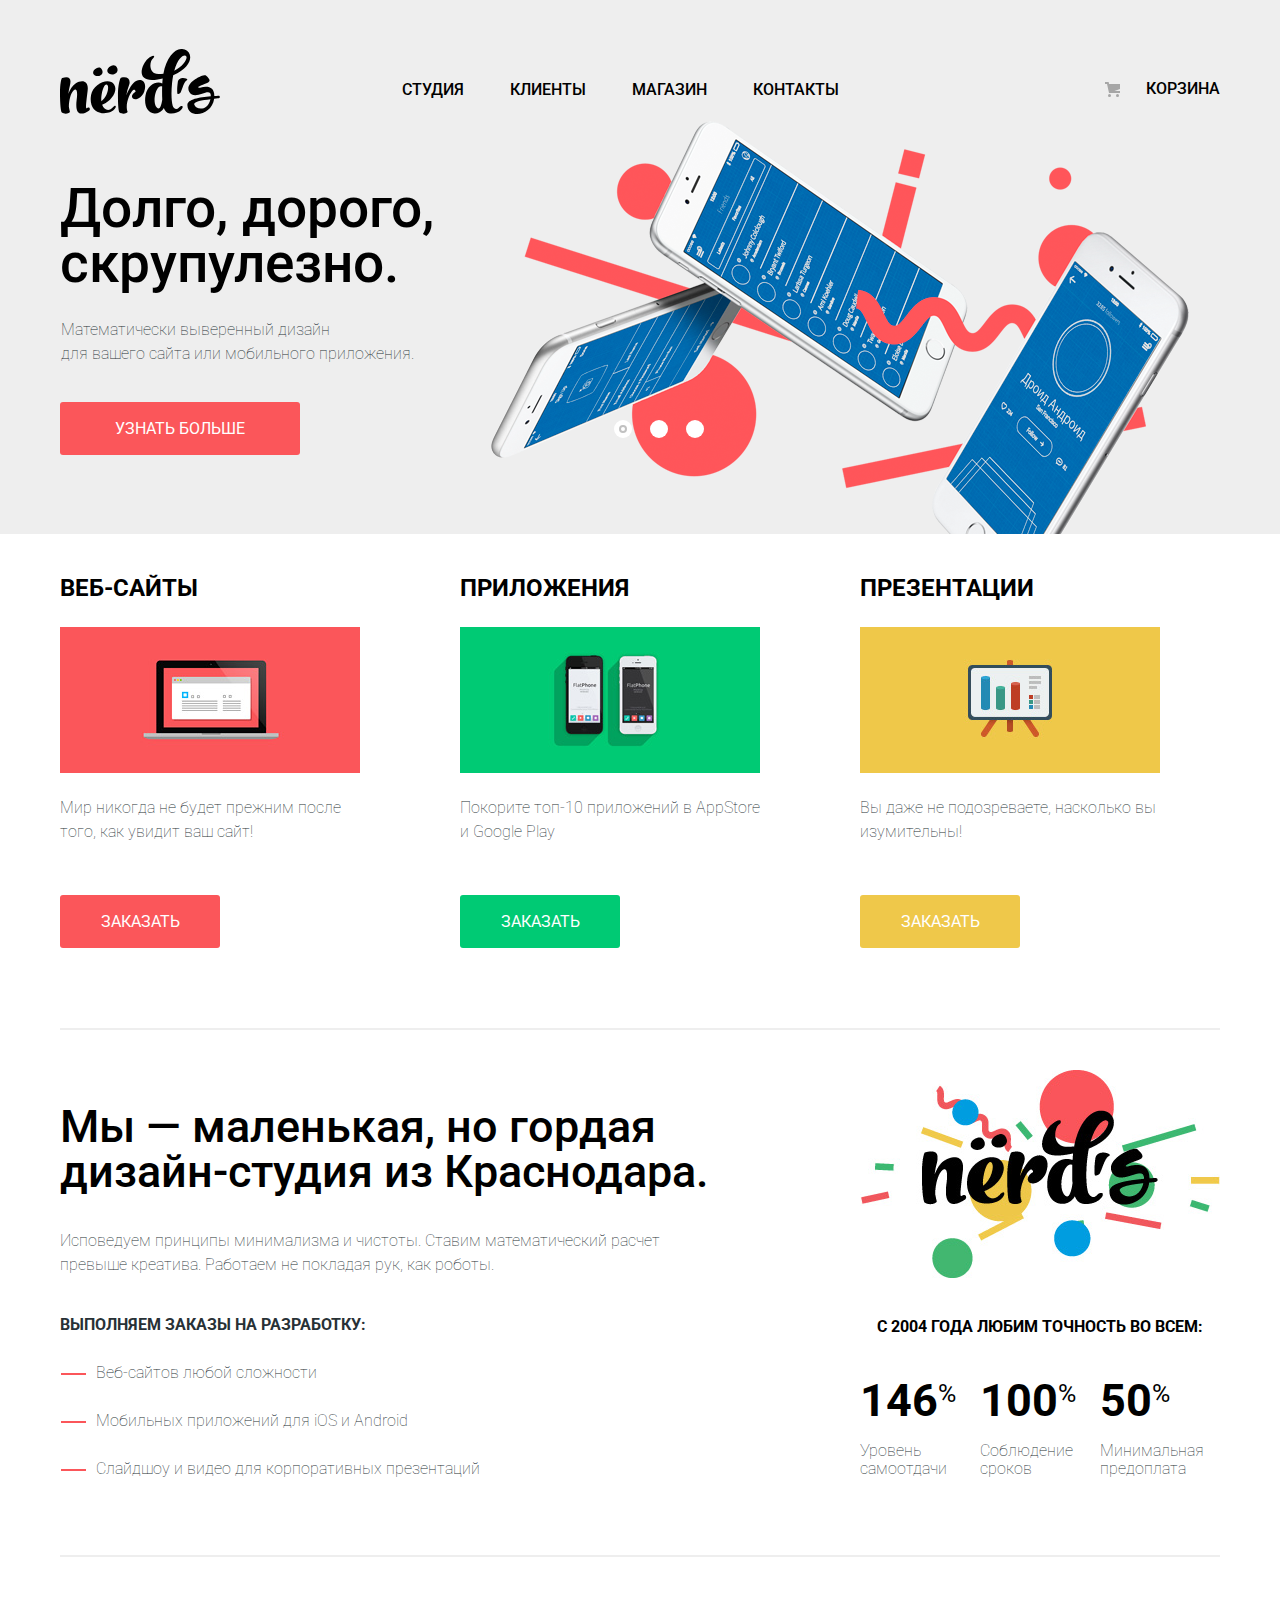
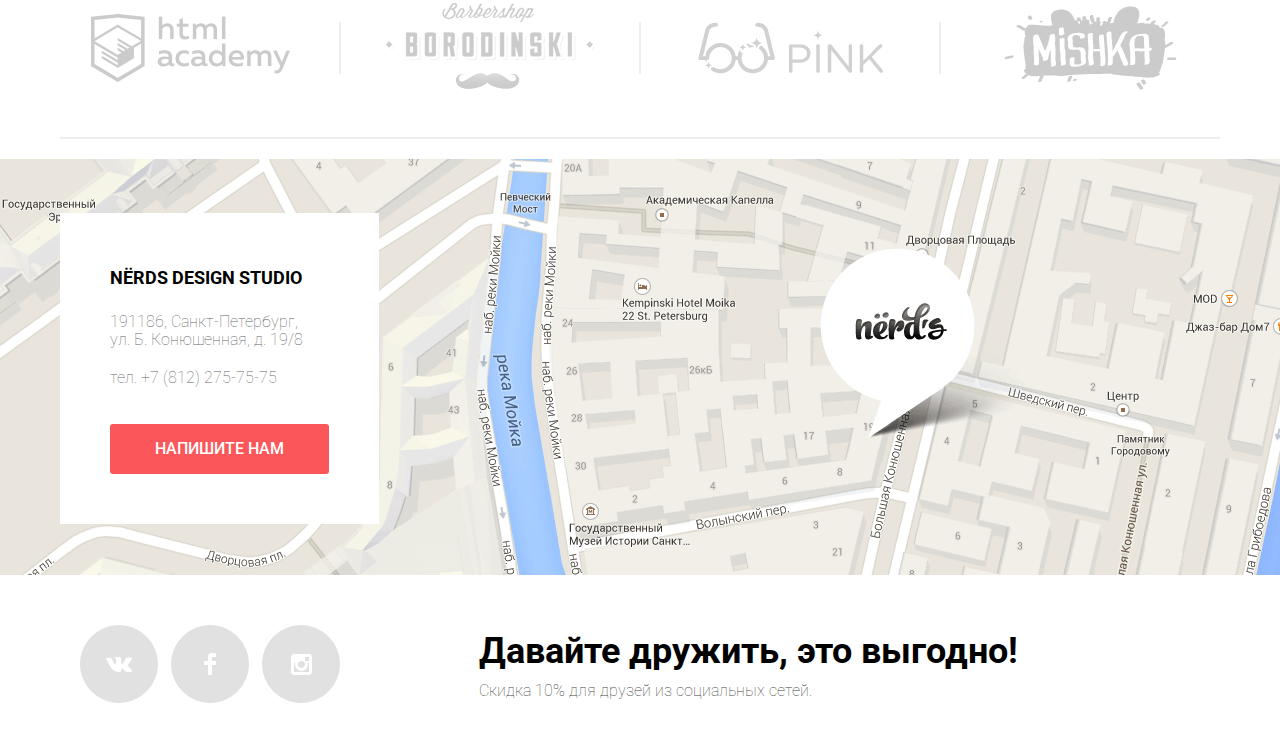
==== commit 2e43c82c: "Second attempt" ====
--- a/index.html
+++ b/index.html
@@ -14,10 +14,17 @@
           <img src="img/nerds-logo.svg" width="160" height="65" alt="Nerds">
         </a>
         <ul class="menu">
-          <li class="menu-item"><a href="#about" class="header-menu-link">Студия</a></li>
-          <li class="menu-item"><a href="#clients" class="header-menu-link">Клиенты</a></li>
-          <li class="menu-item"><a href="catalog.html" class="header-menu-link">Магазин</a></li>
-          <li class="menu-item"><a href="#contacts" class="header-menu-link">Контакты</a></li>
+          <li class="menu-item">
+            <a href="#about" class="header-menu-link">Студия</a>
+          </li>
+          <li class="menu-item">
+            <a href="#clients" class="header-menu-link">Клиенты</a>
+          </li>
+          <li class="menu-item">
+            <a href="catalog.html" class="header-menu-link">Магазин</a></li>
+          <li class="menu-item">
+            <a href="#contacts" class="header-menu-link">Контакты</a>
+          </li>
         </ul>
         <a href="#" class="header-menu-link header-cart">Корзина</a>
       </nav>
@@ -40,20 +47,17 @@
             <p class="slider-item-content">Математически выверенный дизайн <br>
             для вашего сайта или мобильного приложения.</p>
             <a href="#" class="btn-red slider-item-btn">Узнать больше</a>
-            <!-- <img src="img/slider/slide1.png" alt="Первый слайд"> -->
           </li>
           <li id="slider-item-2">
             <h3 class="slider-item-title">Любим математику как никто другой</h3>
             <p class="slider-item-content">Никакого креатива, только математические формулы для расчета идеальных пропорций.</p>
             <a href="#" class="btn-red slider-item-btn">Узнать больше</a>
-            <!-- <img src="img/slider/slide2.png" alt="Второй слайд"> -->
           </li>
           <li id="slider-item-3">
             <h3 class="slider-item-title">Только ночь,<br>только хардкор</h3>
             <p class="slider-item-content">Работать днем, как все? Мы против этого.<br>
             Ближе к полуночи работа только начинается.</p>
             <a href="#" class="btn-red slider-item-btn">Узнать больше</a>
-            <!-- <img src="img/slider/slide3.png" alt="Третий слайд"> -->
           </li>
         </ul>
       </section>
@@ -84,9 +88,10 @@
         <section class="studio">
           <h2 class="visually-hidden">О студии</h2>
           <div class="about">
-            <p><b>Мы — маленькая, но гордая дизайн-студия из Краснодара.</b></p>
-            <p>Исповедуем принципы минимализма и чистоты. Ставим математический расчет превыше креатива. Работаем не покладая рук, как роботы.</p>
-            <h3>Выполняем заказы на разработку:</h3>
+            <p><strong>Мы — маленькая, но гордая дизайн-студия из Краснодара.</strong></p>
+            <p>Исповедуем принципы минимализма и чистоты. Ставим математический расчет превыше креатива. Работаем не покладая рук, как роботы.
+            <b>Выполняем заказы на разработку:</b>
+            </p>
             <ul>
               <li>Веб-сайтов любой сложности</li>
               <li>Мобильных приложений для iOS и Android</li>
@@ -158,7 +163,6 @@
 
             <form class="feedback-form" id="feedback-form" action="https://echo.htmlacademy.ru" method="post">
             <button type="button" class="feedback-form-close" name="btn-feedback-close" aria-label="Закрыть форму">
-              <img src="img/svg/close-cross.svg" alt="Закрыть">
             </button>
             <b class="feedback-form-title">Напишите нам</b>
             <div class="feedback-form-area">
--- a/css/style.css
+++ b/css/style.css
@@ -1,19 +1,20 @@
 body {
   margin: 0;
+  padding: 0;
   font-family: "Roboto", "Arial", sans-serif;
   font-size: 16px;
-  font-weight: 400;
+  font-weight: 100;
   line-height: 24px;
+  font-stretch: normal;
+  font-style: normal;
+  letter-spacing: normal;
   color: #283136;
   background-color: #ffffff;
+  min-width: 1200px;
 }
 
 a {
   text-decoration: none;
-}
-
-img {
-  max-width: 100%;
 }
 
 html {
@@ -27,10 +28,6 @@
 .container-center {
   width: 1200px;
   margin: 0 auto;
-}
-
-.hidden {
-  display: none;
 }
 
 .visually-hidden {
@@ -45,7 +42,6 @@
   clip: rect(0 0 0 0);
   overflow: hidden;
 }
-
 
 
 /*Слайдер*/
@@ -186,18 +182,19 @@
 
 .btn {
   display: inline-block;
-  padding: 13px 40px;
+  padding: 16px 39px 16px 40px;
+  box-sizing: border-box;
   vertical-align: middle;
   font: inherit;
-  font-weight: bold;
-  color: #000000;
-  line-height: 1.13;
+  font-weight: 500;
+  line-height: 18px;
   text-align: center;
   text-transform: uppercase;
+  color: #000000;
   background-color: #eeeeee;
-  border-style: none;
+  border: 1px solid #eeeeee;
+  border-radius: 3px;
   cursor: pointer;
-  border-radius: 2px;
 }
 
 .btn:active {
@@ -205,6 +202,7 @@
 }
 
 .btn-red {
+  color: #ffffff;
   background-color: #fb565a;
 }
 
@@ -264,12 +262,29 @@
 
 /*Хэдер*/
 
+.header-main {
+  width: 100%;
+  height: 100%;
+  margin: 0;
+  padding: 0;
+  background-color: #eeeeee;
+}
+
+.header-main-nav {
+  display: flex;
+  flex-wrap: wrap;
+  padding: 49px 20px 0 20px;
+  box-sizing: border-box;
+  text-transform: uppercase;
+  background-color: #eeeeee;
+}
+
 .header-logo:hover {
-  opacity: 0.5;
+  opacity: 0.8;
 }
 
 .header-logo:active {
-  opacity: 0.2;
+  opacity: 0.3;
 }
 
 .header-menu-link {
@@ -292,30 +307,13 @@
 .header-menu-link-active::after {
   content: "";
   position: absolute;
+  bottom: -11px;
+  left: 0;
   display: inline-block;
+  vertical-align: middle;
   width: 100%;
   height: 2px;
   background-color: #fb565a;
-  bottom: -11px;
-  left: 0;
-  vertical-align: middle;
-}
-
-.header-main {
-  width: 100%;
-  min-height: 114px;
-  margin: 0;
-  padding: 0;
-  background-color: #eeeeee;
-}
-
-.header-main-nav {
-  display: flex;
-  padding: 50px 20px 0;
-  align-items: center;
-  flex-wrap: wrap;
-  box-sizing: box;
-  text-transform: uppercase;
 }
 
 .menu {
@@ -343,12 +341,11 @@
   text-align: right;
 }
 
-
 .header-cart {
   position: relative;
   max-width: 140px;
   margin: 0;
-/*  margin-top: 25px;*/
+  margin-top: 25px;
   margin-left: auto;
   padding: 0;
   padding-left: 15px;
@@ -362,8 +359,7 @@
   left: -26px;
   width: 15px;
   height: 15px;
-  background-color: #eeeeee;
-  background: url("../img/svg/cart-icon.svg") no-repeat center;
+  background: #eeeeee url("../img/svg/cart-icon.svg") no-repeat center;
 }
 
 
@@ -421,15 +417,15 @@
 }
 
 .about {
-  display: block;
   width: 650px;
+  word-break: keep-all;
 }
 
 .about p {
   margin: 0;
 }
 
-.about b {
+.about strong {
   display: inline-block;
   padding-top: 40px;
   padding-bottom: 35px;
@@ -440,7 +436,7 @@
   color: #000000;
 }
 
-.about h3 {
+.about b {
   display: block;
   padding-top: 36px;
   padding-bottom: 24px;
@@ -635,7 +631,7 @@
 footer {
   position: relative;
   margin: 0;
-  padding: 60px 0 70px;
+  padding: 0;
 }
 
 /*Контакты*/
@@ -969,7 +965,7 @@
   pointer-events: none;
 }
 
-.btn-feedback-submit {
+.feedback-form-btn-submit {
   width: 260px;
 }
 
@@ -1003,7 +999,7 @@
   margin: 0;
   padding: 71px 25px 108px;
   box-sizing: border-box;
-  font-size: 35px;
+  font-size: 55px;
   line-height: 55px;
   font-weight: 500;
   text-align: center;
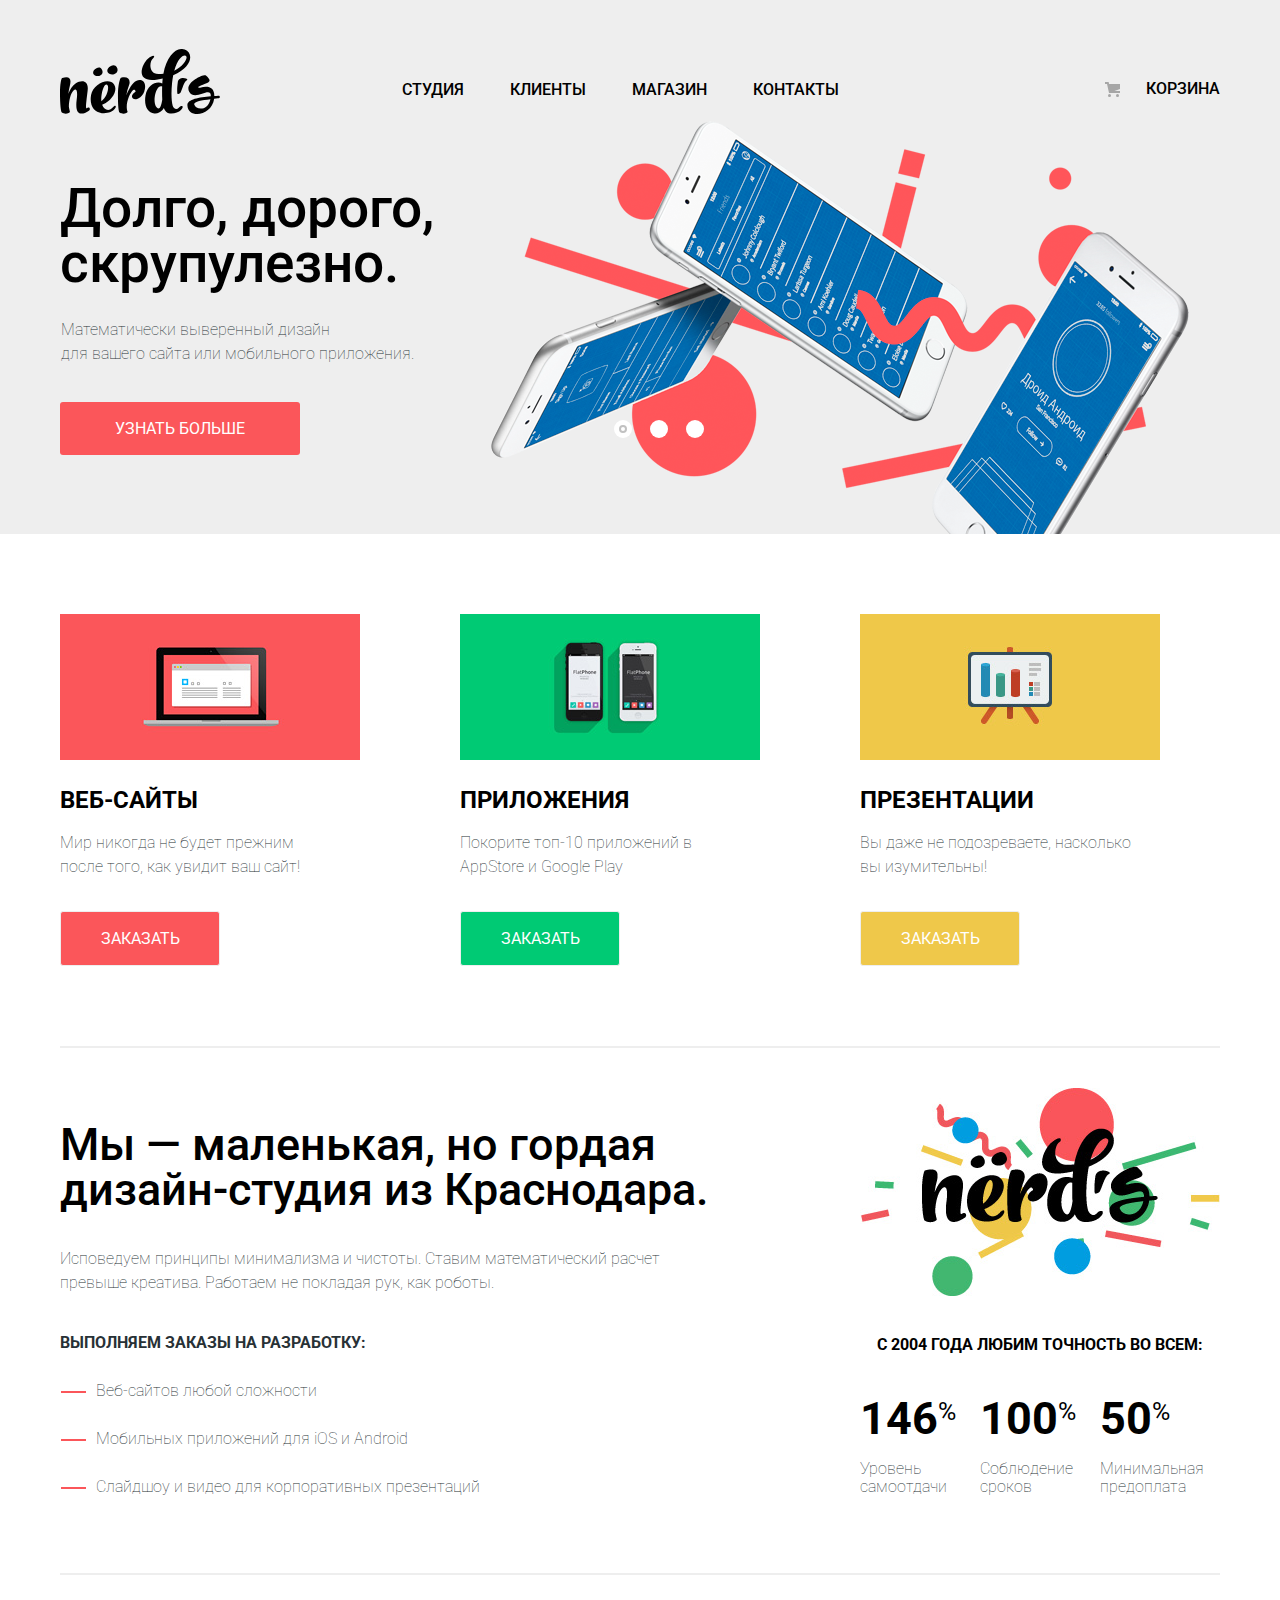
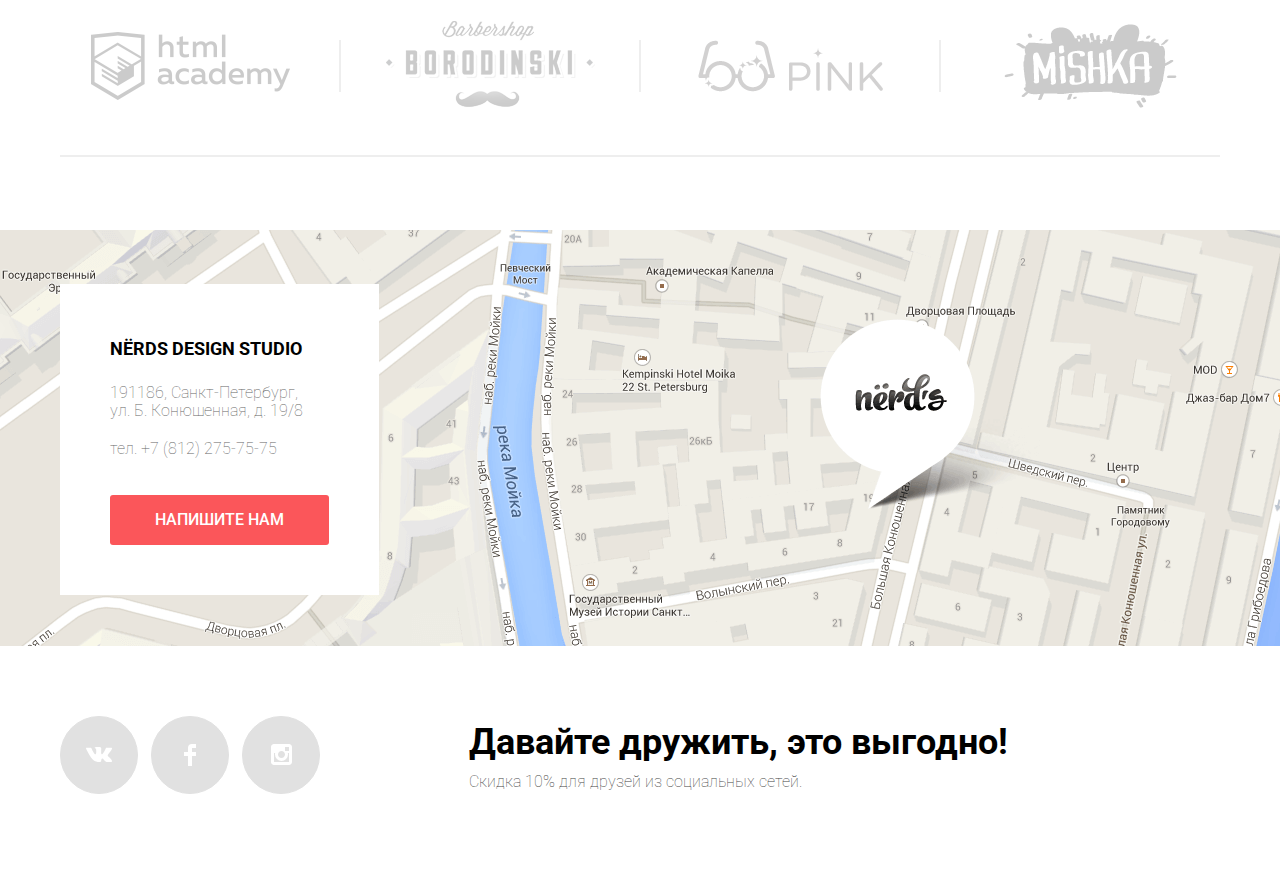
==== commit b62f4505: "Second attempt 3" ====
--- a/index.html
+++ b/index.html
@@ -67,21 +67,18 @@
           <ul class="advantages-list">
             <li class="advantage-item">
               <h3 class="advantage-title">Веб-сайты</h3>
-              <img src="img/adv/laptop.png" width="300" height="146" alt="laptop">
               <p class="advantage-content">Мир никогда не будет прежним после того, как увидит ваш сайт!</p>
-              <a href="#" class="btn-red btn-adv">Заказать</a>
+              <a href="#" class="btn btn-red btn-adv">Заказать</a>
             </li>
             <li class="advantage-item">
               <h3 class="advantage-title">Приложения</h3>
-              <img src="img/adv/smartphone.png" width="300" height="146" alt="smartphone">
               <p class="advantage-content">Покорите топ-10 приложений в AppStore и Google Play</p>
-              <a href="#" class="btn-green btn-adv">Заказать</a>
+              <a href="#" class="btn btn-green btn-adv">Заказать</a>
             </li>
             <li class="advantage-item">
               <h3 class="advantage-title">Презентации</h3>
-              <img src="img/adv/presentation.png" width="300" height="146" alt="presentation">
               <p class="advantage-content">Вы даже не подозреваете, насколько вы изумительны!</p>
-              <a href="#" class="btn-yellow btn-adv">Заказать</a>
+              <a href="#" class="btn btn-yellow btn-adv">Заказать</a>
             </li>
           </ul>
         </section>
--- a/css/style.css
+++ b/css/style.css
@@ -75,7 +75,7 @@
   color: #000000;
   margin-bottom: 28px;
   padding-top: 60px;
-  width: 43%;
+  width: 45%;
   word-break: break-all;
 }
 
@@ -365,7 +365,6 @@
 
 .advantages {
   position: relative;
-  margin: 0 auto;
 }
 
 .advantages::after {
@@ -380,33 +379,70 @@
 .advantages-list {
   display: flex;
   margin: 0;
-  padding: 10px 20px 80px 20px;
+  padding: 60px 20px 80px 20px;
   flex-wrap: wrap;
   list-style: none;
+  word-break: keep-all;
 }
 
 .advantage-item {
   position: relative;
   width: 300px;
-  margin-top: 5px;
-}
-
-.advantage-item:nth-child(2n),
-.advantage-item:last-child {
+  margin: 0;
+  margin-top: 165px;
+  padding: 0;
+}
+
+.advantage-item:nth-of-type(3n+2),
+.advantage-item:nth-of-type(3n+3) {
   margin-left: 100px;
 }
 
+.advantage-item::before {
+  content: "";
+  position: absolute;
+  top: -145px;
+  width: 100%;
+  height: 146px;
+  background-color: #eeeeee;
+}
+
+.advantage-item:nth-of-type(1)::before {
+  background-color: #fb565a;
+  background-image: url("../img/adv/laptop.png");
+  background-position: center;
+  background-repeat: no-repeat;
+}
+
+.advantage-item:nth-of-type(2)::before {
+  background-color: #00ca74;
+  background-image: url("../img/adv/smartphone.png");
+  background-position: center;
+  background-repeat: no-repeat;
+}
+
+.advantage-item:nth-of-type(3)::before {
+  background-color: #efc849;
+  background-image: url("../img/adv/presentation.png");
+  background-position: center;
+  background-repeat: no-repeat;
+}
+
 .advantage-title {
+  margin: 26px 0 16px;
+  padding: 0;
+  font-size: 24px;
+  line-height: 30px;
+  font-weight: bold;
   color: #000000;
-  font-size: 24px;
-  font-size: 24px;
-  font-weight: bold;
-  line-height: 1.25;
   text-transform: uppercase;
 }
 
 .advantage-content {
-  padding-bottom: 35px;
+  margin: 0;
+  padding: 0;
+  padding-right: 25px;
+  padding-bottom: 32px;
 }
 
 .studio {
@@ -574,7 +610,7 @@
 .clients-list {
   display: flex;
   margin: 0;
-  margin-bottom: 22px;
+  margin-bottom: 75px;
   padding: 46px 0 44px;
   justify-content: space-around;
   align-content: space-around;
@@ -631,7 +667,7 @@
 footer {
   position: relative;
   margin: 0;
-  padding: 0;
+  padding: 0 0 0;
 }
 
 /*Контакты*/
@@ -725,6 +761,7 @@
   align-items: center;
   margin: 0 auto;
   min-height: 177px;
+  padding: 68px 0 78px;
 }
 
 .social-list {
@@ -734,8 +771,9 @@
   align-items: center;
   max-width: 50%;
   height: 80px;
-  margin: 0 0 0 20px;
-  padding: 0;
+  margin: 0;
+  padding: 0;
+  padding-right: 10px;
   list-style: none;
 }
 
@@ -1281,6 +1319,7 @@
   margin: 0;
   margin-top: 28px;
   width: 100%;
+  font-size: 16px;
 }
 
 .templates {
@@ -1422,13 +1461,24 @@
   padding: 0;
   padding-top: 2px;
   cursor: pointer;
+  border: 1px solid #e5e5e5;
+  border-top: 0;
+  box-sizing: border-box;
+  width: 100%;
+}
+
+.templates-item-img {
+  display: block;
+  width: 100%;
+  height: auto;
 }
 
 .templates-item-container::before {
   content: "";
   position: absolute;
+  left: -1px;
+  right: -1px;
   top: -38px;
-  width: 100%;
   height: 40px;
   background-color: #ffffff;
   background-image: url("../img/svg/browser.svg");
@@ -1518,6 +1568,7 @@
 
 .paginator-btn {
   padding: 15px 19px;
+  font-size: 16px;
 }
 
 .paginator-btn-active {
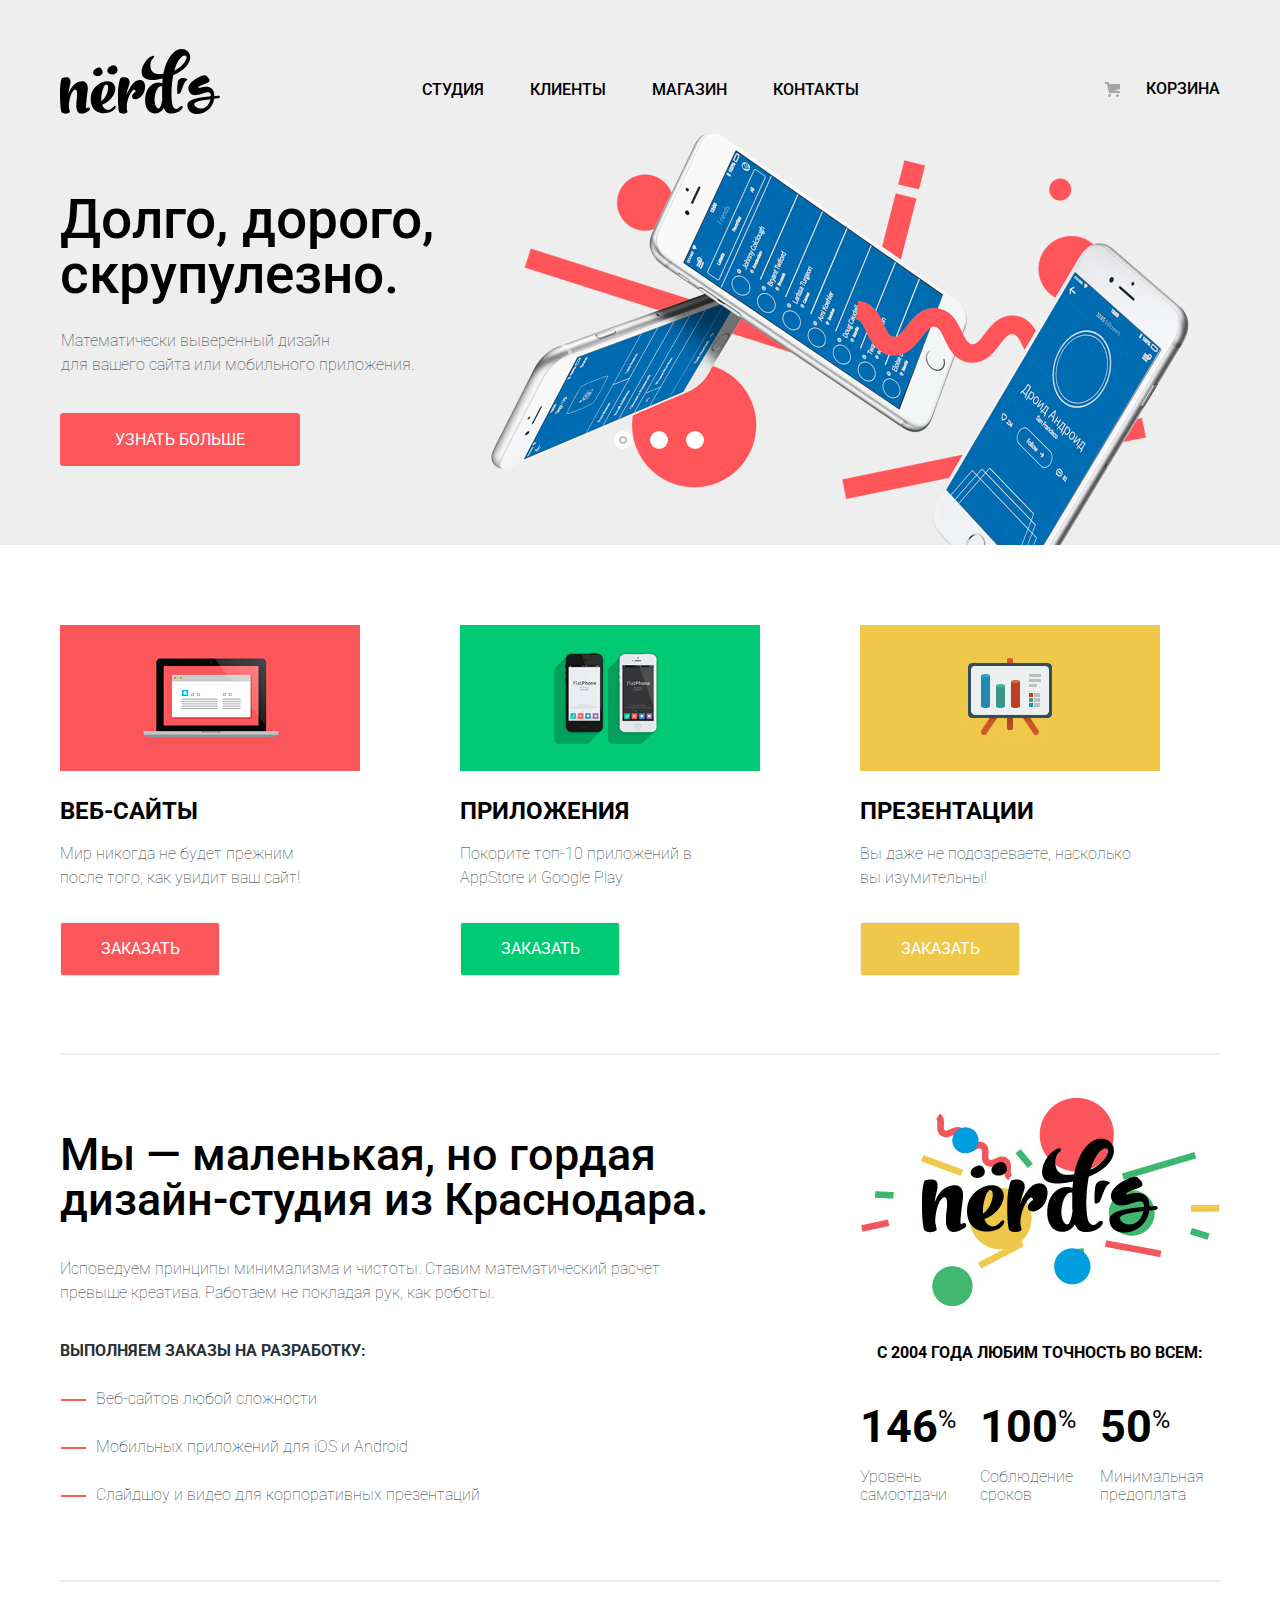
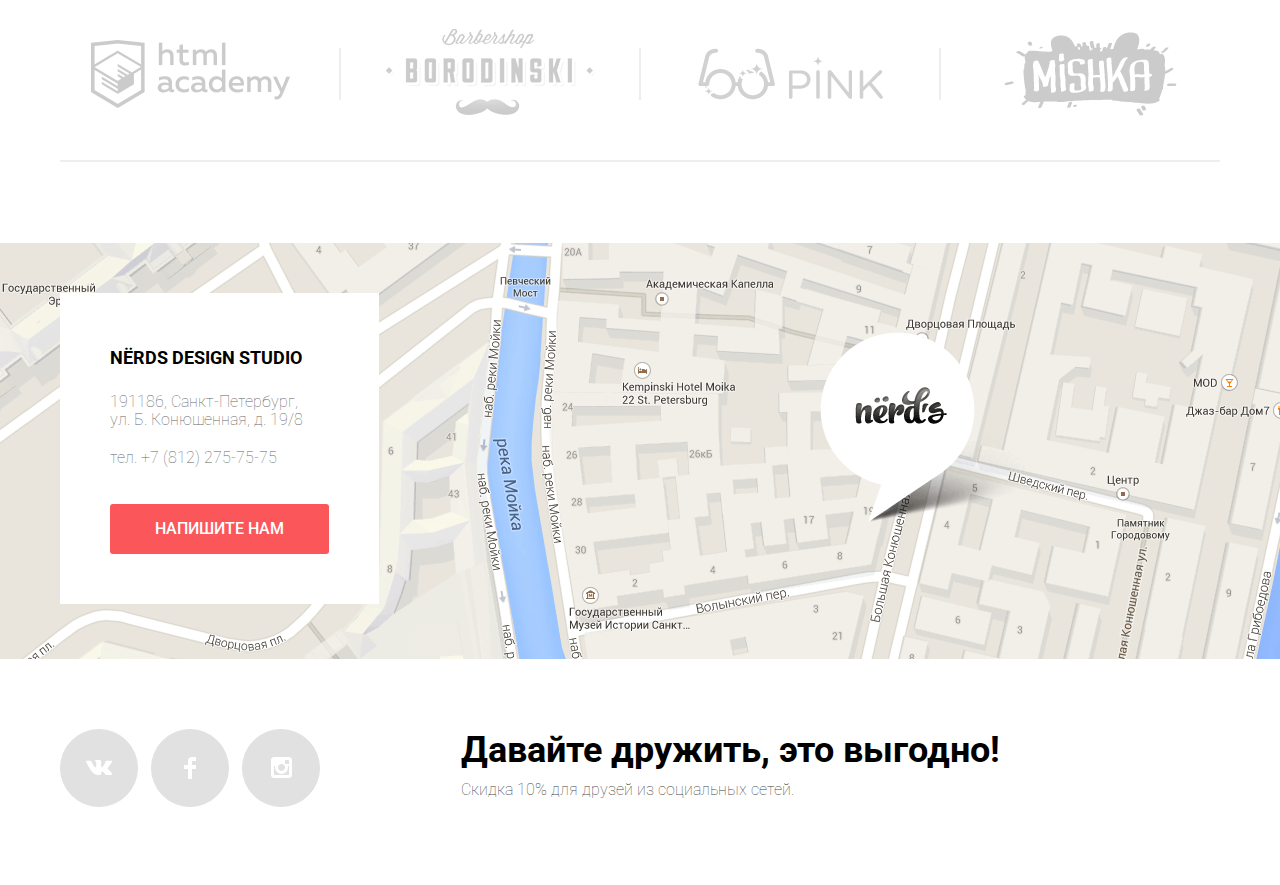
==== commit 9e45cb03: "Second attempt 7" ====
--- a/index.html
+++ b/index.html
@@ -85,7 +85,7 @@
         <section class="studio">
           <h2 class="visually-hidden">О студии</h2>
           <div class="about">
-            <p><strong>Мы — маленькая, но гордая дизайн-студия из Краснодара.</strong></p>
+            <p><strong>Мы &mdash; маленькая, но гордая дизайн-студия из Краснодара.</strong></p>
             <p>Исповедуем принципы минимализма и чистоты. Ставим математический расчет превыше креатива. Работаем не покладая рук, как роботы.
             <b>Выполняем заказы на разработку:</b>
             </p>
@@ -204,6 +204,6 @@
         Скидка 10% для друзей из социальных сетей.</p>
       </section>
     </footer>
-    <script src="js/script.js"></script>
+    <script src="js/script.min.js"></script>
   </body>
 </html>
--- a/css/style.css
+++ b/css/style.css
@@ -52,6 +52,7 @@
   width: auto;
   min-height: 413px;
   background-color: #eeeeee;
+  padding-top: 11px;
 }
 
 .slider-list p,
@@ -147,7 +148,7 @@
   width: 116px;
   position: absolute;
   left: 46.9%;
-  top: 71.5%;
+  top: 72.2%;
   list-style: none;
   margin: 0;
   padding: 0;
@@ -250,12 +251,12 @@
   text-align: center;
   overflow: hidden;
   display: block;
-  min-height: 50px;
+  min-height: 46px;
   width: 160px;
   color: #ffffff;
   border-radius: 3px;
   font-weight: 400;
-  padding: 19px 10px 18px 10px;
+  padding: 18px 10px 18px 10px;
   word-wrap: break-word;
 }
 
@@ -324,13 +325,13 @@
   align-content: center;
   width: 800px;
   margin: 0;
-  padding: 10px 20px 0 20px;
+  padding: 10px 20px 0 60px;
   list-style: none;
 }
 
 .menu-item {
   margin: 0;
-  padding: 0 23px;
+  padding: 0 23px 0 23px;
 }
 
 .menu-item:nth-child(odd) {
@@ -374,6 +375,7 @@
   width: calc(100% - 40px);
   height: 2px;
   background-color: #eeeeee;
+  bottom: 1px;
 }
 
 .advantages-list {
@@ -453,7 +455,7 @@
 }
 
 .about {
-  width: 650px;
+  width: 660px;
   word-break: keep-all;
 }
 
@@ -474,7 +476,7 @@
 
 .about b {
   display: block;
-  padding-top: 36px;
+  padding-top: 34px;
   padding-bottom: 24px;
   font-weight: bold;
   text-transform: uppercase;
@@ -506,7 +508,7 @@
 .studio::after {
   content: "";
   position: absolute;
-  bottom: 0;
+  bottom: 1px;
   left: 20px;
   width: calc(100% - 40px);
   height: 2px;
@@ -528,7 +530,7 @@
   display: inline-block;
   margin: 0;
   padding: 0;
-  padding-top: 29px;
+  padding-top: 27px;
   vertical-align: middle;
 }
 
@@ -600,7 +602,7 @@
 .clients::after {
   content: "";
   position: absolute;
-  bottom: -2px;
+  bottom: 1px;
   left: 20px;
   width: calc(100% - 40px);
   height: 2px;
@@ -610,7 +612,7 @@
 .clients-list {
   display: flex;
   margin: 0;
-  margin-bottom: 75px;
+  margin-bottom: 80px;
   padding: 46px 0 44px;
   justify-content: space-around;
   align-content: space-around;
@@ -667,7 +669,7 @@
 footer {
   position: relative;
   margin: 0;
-  padding: 0 0 0;
+  padding: 0;
 }
 
 /*Контакты*/
@@ -676,7 +678,7 @@
   position: relative;
   min-width: 1200px;
   height: 416px;
-  padding: 54px 0 13px;
+  padding: 50px 0 13px;
   overflow: hidden;
 }
 
@@ -731,13 +733,14 @@
 .contacts iframe,
 .map {
   position: absolute;
-  top:0;
+  top: 0;
   display: inline-block;
   z-index: 2;
   width: 100%;
   height: 416px;
   vertical-align: middle;
   text-align: center;
+  padding: 0;
 }
 
 .btn-contacts {
@@ -850,7 +853,7 @@
   flex-direction: column;
   max-width: 100%;
   margin: 0;
-  padding: 9px 0 0 126px;
+  padding: 0 0 0 118px;
   color: #444444;
   word-break: keep-all;
 }
@@ -1049,6 +1052,7 @@
 .shop {
   display: flex;
   padding: 0;
+  margin-bottom: 48px;
 }
 
 .filters {
@@ -1072,7 +1076,6 @@
 
 .filters-form {
   padding: 0;
-  padding-right: 40px;
 }
 
 .price-slider {
@@ -1447,7 +1450,7 @@
   width: 360px;
   margin: 0;
   padding: 0;
-  padding-bottom: 64px;
+  padding-bottom: 74px;
   box-sizing: border-box;
 }
 
@@ -1558,7 +1561,7 @@
   display: flex;
   justify-content: left;
   margin: 0;
-  padding: 0;
+  padding: 9px 0 9px 0;
   list-style: none;
 }
 
